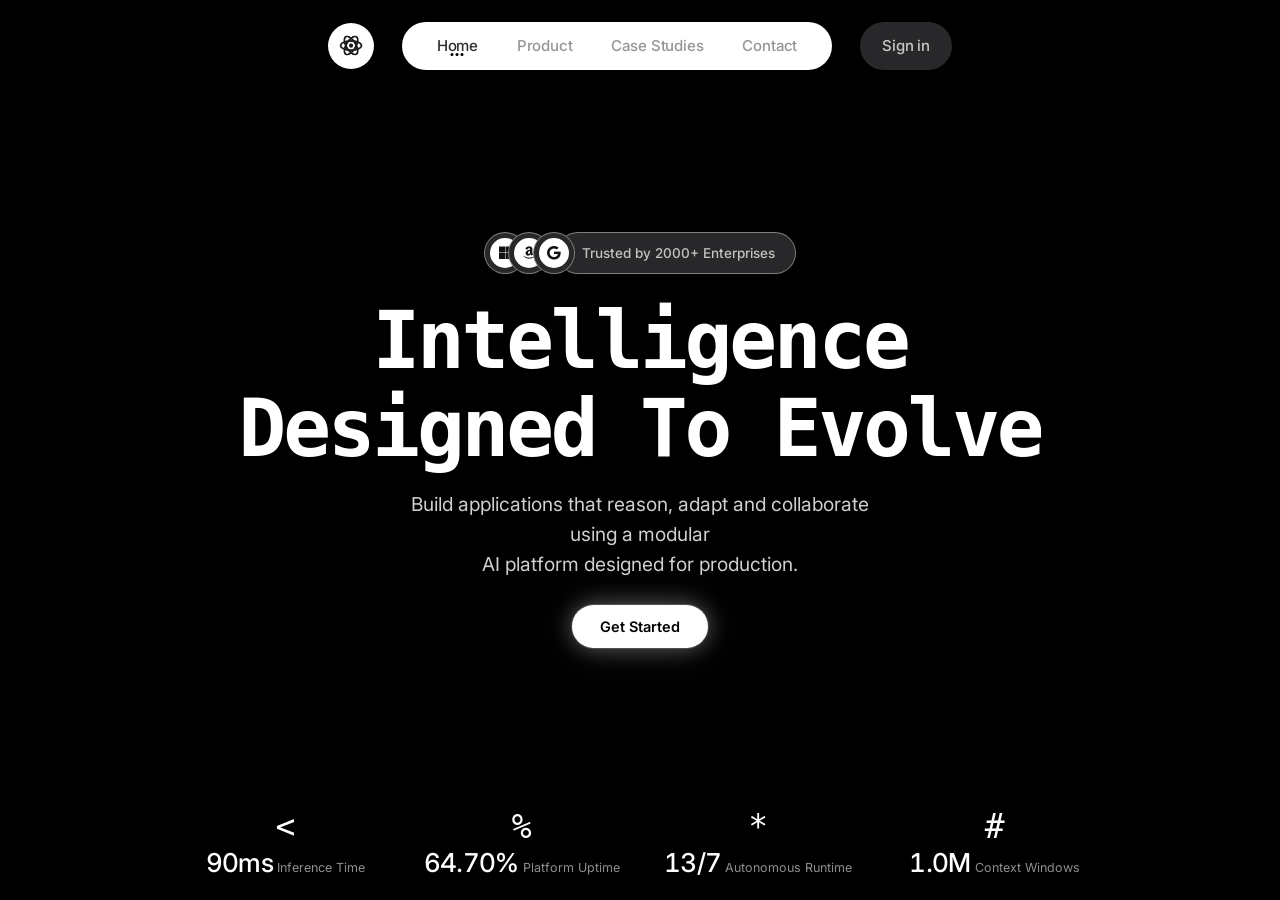
==== web/index.html @ 84938846 "feat: complete EEG cognitive load classification system with fuzzy FIS, RF baseline, Streamlit dashb" ====
<!DOCTYPE html>
<html lang="en">
  <head>
    <meta charset="UTF-8" />
    <meta
      name="viewport"
      content="width=device-width, initial-scale=1.0, maximum-scale=1.0, user-scalable=no"
    />
    <title>Intelligence Designed To Evolve</title>

    <!-- Google Fonts: Inter -->
    <link rel="preconnect" href="https://fonts.googleapis.com" />
    <link rel="preconnect" href="https://fonts.gstatic.com" crossorigin />
    <link
      href="https://fonts.googleapis.com/css2?family=Inter:wght@400;500;600&display=swap"
      rel="stylesheet"
    />

    <!-- OnlineWebFonts: BubbledotICG-FinePos -->
    <link
      href="https://db.onlinewebfonts.com/c/8cb707a9b8a73f8a7403336b861c3074?family=BubbledotICG-FinePos"
      rel="stylesheet"
    />

    <!-- Font Awesome 6.5.2 -->
    <link
      rel="stylesheet"
      href="https://cdnjs.cloudflare.com/ajax/libs/font-awesome/6.5.2/css/all.min.css"
      integrity="sha512-SnH5WK+bZxgPHs44uWIX+LLJAJ9/2PkPKZ5QiAj6Ta86w+fsb2TkcmfRyVX3pBnMFcV7oQPJkl9QevSCWr3W6A=="
      crossorigin="anonymous"
      referrerpolicy="no-referrer"
    />

    <!-- Stylesheet -->
    <link rel="stylesheet" href="styles.css" />
  </head>
  <body>
    <!-- Full-viewport cover background video -->
    <div class="bg" aria-hidden="true">
      <video class="bg-video" autoplay muted loop playsinline preload="auto">
        <source
          src="https://d8j0ntlcm91z4.cloudfront.net/user_38xzZboKViGWJOttwIXH07lWA1P/hf_20260809_012548_ef22562c-c0ae-4816-ad9d-f8922af4e6a7.mp4"
          type="video/mp4"
        />
      </video>
    </div>

    <!-- Main Page Container (Single Viewport) -->
    <div class="page">
      <!-- 1) Header -->
      <header class="header">
        <!-- Brand Logo -->
        <a href="#" class="logo-btn" aria-label="Homepage">
          <img
            src="assets/logo.webp"
            alt=""
            width="52"
            height="52"
            class="logo-img"
          />
        </a>

        <!-- Desktop Navigation Pill -->
        <nav class="nav-pill desktop-nav" aria-label="Main Navigation">
          <a href="http://localhost:8501" class="nav-link active">Home</a>
          <a href="http://localhost:8501" class="nav-link">Product</a>
          <a href="http://localhost:8501" class="nav-link">Case Studies</a>
          <a href="http://localhost:8501" class="nav-link">Contact</a>
        </nav>

        <!-- Desktop Sign In Button -->
        <a href="http://localhost:8501" class="signin-btn desktop-signin">Sign in</a>

        <!-- Mobile Menu Toggle Button -->
        <button
          type="button"
          class="menu-btn mobile-only"
          aria-label="Toggle navigation menu"
          aria-expanded="false"
          aria-controls="mobile-menu"
        >
          <span class="bar bar-1"></span>
          <span class="bar bar-2"></span>
          <span class="bar bar-3"></span>
        </button>
      </header>

      <!-- Mobile Navigation Sheet & Backdrop Overlay -->
      <div id="mobile-overlay" class="mobile-overlay" hidden></div>
      <nav
        id="mobile-menu"
        class="mobile-sheet"
        hidden
        aria-label="Mobile Navigation Menu"
      >
        <a href="http://localhost:8501" class="mobile-nav-link active">Home</a>
        <a href="http://localhost:8501" class="mobile-nav-link">Product</a>
        <a href="http://localhost:8501" class="mobile-nav-link">Case Studies</a>
        <a href="http://localhost:8501" class="mobile-nav-link">Contact</a>
        <a href="http://localhost:8501" class="mobile-signin-btn">Sign in</a>
      </nav>

      <!-- 2) Hero Section -->
      <main class="hero">
        <!-- Trust Row -->
        <div class="trust-row anim" style="--d: 0.05s">
          <div class="avatar-ring avatar-1" title="Microsoft">
            <div class="avatar-inner">
              <i class="fa-brands fa-microsoft" aria-hidden="true"></i>
            </div>
          </div>
          <div class="avatar-ring avatar-2" title="Amazon">
            <div class="avatar-inner">
              <i class="fa-brands fa-amazon" aria-hidden="true"></i>
            </div>
          </div>
          <div class="avatar-ring avatar-3" title="Google">
            <div class="avatar-inner">
              <i class="fa-brands fa-google" aria-hidden="true"></i>
            </div>
          </div>
          <div class="trust-pill">
            <span class="trust-text">Trusted by 2000+ Enterprises</span>
          </div>
        </div>

        <!-- Headline -->
        <h1 class="headline anim">
          <span class="line line-1">Intelligence</span>
          <span class="line line-2">Designed To Evolve</span>
        </h1>

        <!-- Subhead -->
        <p class="subhead anim" style="--d: 0.28s">
          Build applications that reason, adapt and collaborate using a modular<br class="desktop-br" />
          AI platform designed for production.
        </p>

        <!-- CTA Button -->
        <div class="cta-wrap">
          <a href="http://localhost:8501" class="cta-btn anim" style="--d: 0.4s">
            Get Started
          </a>
        </div>
      </main>

      <!-- 3) Stats Footer -->
      <footer class="stats" aria-label="Platform Key Metrics">
        <div class="stat-item anim" style="--d: 0.5s">
          <span class="stat-icon" aria-hidden="true">&lt;</span>
          <div class="stat-content">
            <div class="stat-value-wrap">
              <span class="stat-value" data-target="120" data-decimals="0">0</span><span class="stat-suffix">ms</span>
            </div>
            <span class="stat-label">Inference Time</span>
          </div>
        </div>

        <div class="stat-item anim" style="--d: 0.58s">
          <span class="stat-icon" aria-hidden="true">%</span>
          <div class="stat-content">
            <div class="stat-value-wrap">
              <span class="stat-value" data-target="99.99" data-decimals="2">0.00</span><span class="stat-suffix">%</span>
            </div>
            <span class="stat-label">Platform Uptime</span>
          </div>
        </div>

        <div class="stat-item anim" style="--d: 0.66s">
          <span class="stat-icon" aria-hidden="true">*</span>
          <div class="stat-content">
            <div class="stat-value-wrap">
              <span class="stat-value" data-target="24" data-decimals="0">0</span><span class="stat-suffix">/7</span>
            </div>
            <span class="stat-label">Autonomous Runtime</span>
          </div>
        </div>

        <div class="stat-item anim" style="--d: 0.74s">
          <span class="stat-icon" aria-hidden="true">#</span>
          <div class="stat-content">
            <div class="stat-value-wrap">
              <span class="stat-value" data-target="2.4" data-decimals="1">0.0</span><span class="stat-suffix">M</span>
            </div>
            <span class="stat-label">Context Windows</span>
          </div>
        </div>
      </footer>
    </div>

    <!-- Main JS -->
    <script src="main.js"></script>
  </body>
</html>
---- web/styles.css ----
/* ==========================================================================
   Intelligence Designed To Evolve — Stylesheet
   ========================================================================== */

/* Local Geist Pixel Circle Fallback Font */
@font-face {
  font-family: "Geist Pixel Circle";
  src: url("fonts/GeistPixel-Circle.woff2") format("woff2");
  font-weight: 400;
  font-style: normal;
  font-display: swap;
}

/* --------------------------------------------------------------------------
   CSS Variables
   -------------------------------------------------------------------------- */
:root {
  --bg: #000000;
  --text: #ffffff;
  --muted: #8e8e8e;
  --nav-text: #2e2e2e;
  --pill-dark: #28282a;
  --sign-in-text: #c8c8c8;
  --nav-shadow: 0 4px 14px rgba(0, 0, 0, 0.16);
  --trust-bg: #28282a;
  --trust-border: rgba(255, 255, 255, 0.4);
  --trust-text: #c4c2c3;
  --font-sans: "Inter", "Segoe UI", system-ui, sans-serif;
  --font-display: "BubbledotICG-FinePos", "Geist Pixel Circle", monospace;
  --trust-size: clamp(36px, 4.5vw, 42px);
}

/* --------------------------------------------------------------------------
   Reset & Base Styles
   -------------------------------------------------------------------------- */
*,
*::before,
*::after {
  box-sizing: border-box;
  margin: 0;
  padding: 0;
}

html,
body {
  width: 100%;
  height: 100vh;
  height: 100dvh;
  overflow: hidden;
  background: var(--bg);
  color: var(--text);
  font-family: var(--font-sans);
  -webkit-font-smoothing: antialiased;
  -moz-osx-font-smoothing: grayscale;
  text-rendering: optimizeLegibility;
}

body.menu-open {
  overflow: hidden;
}

a {
  color: inherit;
  text-decoration: none;
}

button {
  font-family: inherit;
  border: none;
  background: none;
  cursor: pointer;
}

/* --------------------------------------------------------------------------
   Background Video
   -------------------------------------------------------------------------- */
.bg {
  position: absolute;
  inset: 0;
  background: #000000;
  overflow: hidden;
  z-index: 0;
}

.bg-video {
  position: absolute;
  inset: 0;
  width: 100%;
  height: 100%;
  object-fit: cover;
  pointer-events: none;
  z-index: 0;
}

/* --------------------------------------------------------------------------
   Page Layout (Single Viewport, 3 Regions)
   -------------------------------------------------------------------------- */
.page {
  position: relative;
  z-index: 1;
  display: flex;
  flex-direction: column;
  align-items: center;
  justify-content: space-between;
  width: 100%;
  height: 100vh;
  height: 100dvh;
  padding: clamp(16px, 2.4vh, 28px) clamp(14px, 3vw, 32px);
  overflow: hidden;
}

/* --------------------------------------------------------------------------
   1) Header (Desktop)
   -------------------------------------------------------------------------- */
.header {
  display: flex;
  align-items: center;
  justify-content: center;
  width: 100%;
  max-width: 720px;
  gap: clamp(18px, 2.8vw, 28px);
  flex-shrink: 0;
  animation: slideDown 0.7s cubic-bezier(0.22, 1, 0.36, 1) both;
  z-index: 10;
}

@keyframes slideDown {
  from {
    opacity: 0;
    transform: translateY(-18px);
  }
  to {
    opacity: 1;
    transform: translateY(0);
  }
}

/* Logo */
.logo-btn {
  width: clamp(40px, 4.4vw, 46px);
  height: clamp(40px, 4.4vw, 46px);
  border-radius: 50%;
  background: #ffffff;
  box-shadow: var(--nav-shadow);
  display: grid;
  place-items: center;
  flex-shrink: 0;
  cursor: pointer;
  transition: transform 0.25s ease;
}

.logo-btn:hover {
  transform: scale(1.04);
}

.logo-img {
  width: 72%;
  height: 72%;
  object-fit: contain;
  display: block;
}

/* Nav Pill (White) */
.nav-pill {
  display: flex;
  align-items: center;
  justify-content: space-evenly;
  background: #ffffff;
  height: clamp(44px, 5.2vw, 48px);
  max-width: 430px;
  flex: 1;
  padding: 4px 8px;
  border-radius: 999px;
  box-shadow: var(--nav-shadow);
}

.nav-link {
  position: relative;
  font-family: var(--font-sans);
  font-weight: 500;
  font-size: clamp(13px, 1.4vw, 15px);
  letter-spacing: -0.01em;
  color: var(--nav-text);
  opacity: 0.5;
  padding: 6px 12px;
  transition: opacity 0.2s ease, transform 0.2s ease;
  display: inline-flex;
  align-items: center;
  justify-content: center;
}

.nav-link:hover {
  opacity: 0.75;
}

.nav-link.active {
  opacity: 1;
}

.nav-link.active::after {
  content: "";
  position: absolute;
  bottom: 5px;
  left: 50%;
  transform: translateX(-50%);
  width: 3px;
  height: 3px;
  background: #000000;
  border-radius: 50%;
  box-shadow: -5px 0 0 #000000, 5px 0 0 #000000;
}

/* Sign In */
.signin-btn {
  display: inline-flex;
  align-items: center;
  justify-content: center;
  background: var(--pill-dark);
  color: var(--sign-in-text);
  height: clamp(44px, 5.2vw, 48px);
  padding: 0 clamp(16px, 2vw, 22px);
  border-radius: 999px;
  box-shadow: var(--nav-shadow);
  font-weight: 500;
  font-size: clamp(13px, 1.4vw, 15px);
  letter-spacing: -0.01em;
  flex-shrink: 0;
  transition: background-color 0.25s ease, color 0.25s ease, transform 0.25s ease;
}

.signin-btn:hover {
  background: #323234;
  color: #ffffff;
  transform: translateY(-1px);
}

.mobile-only {
  display: none;
}

/* --------------------------------------------------------------------------
   2) Hero (Center)
   -------------------------------------------------------------------------- */
.hero {
  display: flex;
  flex-direction: column;
  align-items: center;
  justify-content: center;
  text-align: center;
  width: 100%;
  max-width: 900px;
  flex: 1;
  z-index: 1;
}

/* Trust Row */
.trust-row {
  display: inline-flex;
  align-items: center;
  justify-content: center;
  margin-bottom: clamp(16px, 2.5vh, 26px);
}

.avatar-ring {
  width: var(--trust-size);
  height: var(--trust-size);
  background: var(--trust-bg);
  border: 1px solid var(--trust-border);
  padding: 5px;
  border-radius: 50%;
  display: grid;
  place-items: center;
  flex-shrink: 0;
  transition: transform 0.35s cubic-bezier(0.22, 1, 0.36, 1);
}

.avatar-inner {
  width: 100%;
  height: 100%;
  border-radius: 50%;
  background: #ffffff;
  display: grid;
  place-items: center;
}

.avatar-inner i {
  font-size: calc(var(--trust-size) * 0.34);
  color: #111111;
}

.avatar-1 {
  z-index: 1;
}
.avatar-1:hover {
  transform: translateY(-2px);
}

.avatar-2 {
  margin-left: calc(var(--trust-size) * -0.42);
  z-index: 2;
}
.avatar-2:hover {
  transform: translateY(-4px);
}

.avatar-3 {
  margin-left: calc(var(--trust-size) * -0.42);
  z-index: 3;
}
.avatar-3:hover {
  transform: translateY(-2px);
}

.trust-pill {
  height: var(--trust-size);
  background: var(--trust-bg);
  border: 1px solid var(--trust-border);
  border-radius: 999px;
  margin-left: calc(var(--trust-size) * -0.42);
  padding-left: calc(var(--trust-size) * 0.58);
  padding-right: clamp(14px, 2vw, 20px);
  display: inline-flex;
  align-items: center;
  z-index: 0;
}

.trust-text {
  font-family: var(--font-sans);
  font-weight: 500;
  color: var(--trust-text);
  font-size: clamp(12px, 1.4vw, 13.5px);
  white-space: nowrap;
}

/* Headline */
.headline {
  font-family: var(--font-display);
  color: #ffffff;
  font-size: clamp(28px, 6.2vw, 80px);
  line-height: 1.12;
  letter-spacing: -0.04em;
  text-align: center;
  white-space: nowrap;
  overflow: hidden;
  margin-bottom: clamp(12px, 1.8vh, 18px);
}

/* Per-line fade */
.headline .line {
  display: block;
  opacity: 0;
  transform: translateY(14px);
  animation: headlineFade 0.85s cubic-bezier(0.22, 1, 0.36, 1) forwards;
}

.headline .line-1 {
  animation-delay: 0.12s;
}

.headline .line-2 {
  animation-delay: 0.3s;
}

@keyframes headlineFade {
  from {
    opacity: 0;
    transform: translateY(14px);
  }
  to {
    opacity: 1;
    transform: translateY(0);
  }
}

/* Subhead */
.subhead {
  max-width: min(500px, 92%);
  font-size: clamp(calc(13.5px + 2pt), calc(1.55vw + 2pt), calc(16.5px + 2pt));
  color: #d0d0d0;
  opacity: 0.8;
  line-height: 1.55;
  font-weight: 400;
  margin-bottom: clamp(18px, 2.8vh, 30px);
}

/* CTA */
.cta-wrap {
  display: flex;
  justify-content: center;
}

.cta-btn {
  display: inline-flex;
  align-items: center;
  justify-content: center;
  background: #ffffff;
  color: #000000;
  font-family: var(--font-sans);
  font-weight: 600;
  font-size: clamp(13.5px, 1.5vw, 14.5px);
  padding: clamp(11px, 1.6vh, 13px) clamp(22px, 3vw, 28px);
  border-radius: 999px;
  box-shadow: 0 0 0 1px rgba(255, 255, 255, 0.15),
              0 0 22px rgba(255, 255, 255, 0.32),
              0 0 44px rgba(255, 255, 255, 0.12);
  cursor: pointer;
  transition: transform 0.25s ease, box-shadow 0.25s ease;
}

.cta-btn:hover {
  transform: translateY(-2px) scale(1.02);
  box-shadow: 0 0 0 1px rgba(255, 255, 255, 0.25),
              0 0 28px rgba(255, 255, 255, 0.45),
              0 0 54px rgba(255, 255, 255, 0.2);
}

.cta-btn.anim {
  animation: revealPulse 0.85s cubic-bezier(0.22, 1, 0.36, 1) forwards;
  animation-delay: var(--d, 0.4s);
}

@keyframes revealPulse {
  0% {
    opacity: 0;
    transform: translateY(22px) scale(0.95);
    filter: blur(6px);
  }
  70% {
    transform: translateY(-2px) scale(1.03);
    filter: blur(0);
  }
  100% {
    opacity: 1;
    transform: translateY(0) scale(1);
    filter: blur(0);
  }
}

/* --------------------------------------------------------------------------
   3) Stats Footer (Exact 4 Metrics)
   -------------------------------------------------------------------------- */
.stats {
  display: grid;
  grid-template-columns: repeat(4, 1fr);
  width: 100%;
  max-width: 920px;
  gap: clamp(12px, 2vw, 28px);
  flex-shrink: 0;
  z-index: 1;
}

.stat-item {
  display: flex;
  flex-direction: column;
  align-items: center;
  text-align: center;
}

.stat-icon {
  font-family: var(--font-display);
  color: #ffffff;
  font-size: clamp(22px, 3vw, 33px);
  line-height: 1;
  margin-bottom: 4px;
}

.stat-value-wrap {
  font-family: var(--font-sans);
  color: #ffffff;
  font-size: clamp(18px, 2.2vw, 26px);
  font-weight: 500;
  letter-spacing: -0.025em;
  font-variant-numeric: tabular-nums;
  display: inline-flex;
  align-items: baseline;
  justify-content: center;
  line-height: 1.2;
}

.stat-suffix {
  font-family: var(--font-sans);
  font-weight: 500;
}

.stat-label {
  font-family: var(--font-sans);
  font-size: clamp(11px, 1.2vw, 12.5px);
  color: var(--muted);
  margin-top: 2px;
  white-space: nowrap;
}

/* --------------------------------------------------------------------------
   Shared Entrance Animation (.anim)
   -------------------------------------------------------------------------- */
.anim:not(.headline):not(.cta-btn) {
  opacity: 0;
  transform: translateY(22px) scale(0.98);
  filter: blur(6px);
  animation: reveal 0.85s cubic-bezier(0.22, 1, 0.36, 1) forwards;
  animation-delay: var(--d, 0s);
}

@keyframes reveal {
  to {
    opacity: 1;
    transform: translateY(0) scale(1);
    filter: blur(0);
  }
}

/* --------------------------------------------------------------------------
   Responsive Media Queries
   -------------------------------------------------------------------------- */

/* Hidden attribute enforcement */
[hidden],
.mobile-overlay[hidden],
.mobile-sheet[hidden] {
  display: none !important;
}

/* Tablet & Mobile (≤720px) */
@media (max-width: 720px) {
  .desktop-nav,
  .desktop-signin,
  .desktop-br {
    display: none;
  }

  .mobile-only {
    display: flex;
  }

  .header {
    justify-content: space-between;
    max-width: 100%;
  }

  .logo-btn {
    width: 48px;
    height: 48px;
  }

  /* Circular Burger Button */
  .menu-btn {
    width: 48px;
    height: 48px;
    border-radius: 50%;
    background: #28282a;
    border: 1px solid rgba(255, 255, 255, 0.15);
    display: flex;
    flex-direction: column;
    align-items: center;
    justify-content: center;
    gap: 5px;
    cursor: pointer;
    transition: background-color 0.25s ease, transform 0.25s ease;
    box-shadow: var(--nav-shadow);
    z-index: 110;
  }

  .menu-btn .bar {
    width: 18px;
    height: 1.5px;
    background: #ffffff;
    border-radius: 1px;
    transition: all 0.3s cubic-bezier(0.22, 1, 0.36, 1);
  }

  .menu-btn[aria-expanded="true"] {
    background: #ffffff;
  }

  .menu-btn[aria-expanded="true"] .bar {
    background: #000000;
  }

  .menu-btn[aria-expanded="true"] .bar-1 {
    transform: translateY(6.5px) rotate(45deg);
  }

  .menu-btn[aria-expanded="true"] .bar-2 {
    opacity: 0;
    transform: scaleX(0);
  }

  .menu-btn[aria-expanded="true"] .bar-3 {
    transform: translateY(-6.5px) rotate(-45deg);
  }

  /* Mobile Overlay */
  .mobile-overlay {
    display: block;
    position: fixed;
    inset: 0;
    background: rgba(0, 0, 0, 0.62);
    backdrop-filter: blur(6px);
    -webkit-backdrop-filter: blur(6px);
    z-index: 90;
    animation: overlayIn 0.28s ease forwards;
  }

  .mobile-overlay[hidden] {
    display: none !important;
  }

  @keyframes overlayIn {
    from {
      opacity: 0;
    }
    to {
      opacity: 1;
    }
  }

  /* Mobile White Sheet */
  .mobile-sheet {
    display: flex;
    position: fixed;
    top: clamp(76px, 11vh, 92px);
    left: 16px;
    right: 16px;
    margin: 0 auto;
    max-width: 420px;
    background: #ffffff;
    border-radius: 28px;
    padding: 22px 18px 20px;
    box-shadow: 0 20px 60px rgba(0, 0, 0, 0.45);
    z-index: 100;
    flex-direction: column;
    align-items: center;
    gap: 14px;
    animation: menuIn 0.38s cubic-bezier(0.22, 1, 0.36, 1) forwards;
  }

  .mobile-sheet[hidden] {
    display: none !important;
  }

  @keyframes menuIn {
    from {
      opacity: 0;
      transform: translateY(-16px) scale(0.96);
    }
    to {
      opacity: 1;
      transform: translateY(0) scale(1);
    }
  }

  .mobile-nav-link {
    font-family: var(--font-sans);
    font-weight: 500;
    font-size: 16px;
    color: var(--nav-text);
    opacity: 0.6;
    padding: 8px 16px;
    position: relative;
    width: 100%;
    text-align: center;
    border-radius: 12px;
    transition: opacity 0.2s ease, background 0.2s ease;
    opacity: 0;
    transform: translateY(10px);
    animation: linkIn 0.35s cubic-bezier(0.22, 1, 0.36, 1) forwards;
  }

  .mobile-sheet a:nth-child(1) {
    animation-delay: 0.08s;
  }
  .mobile-sheet a:nth-child(2) {
    animation-delay: 0.14s;
  }
  .mobile-sheet a:nth-child(3) {
    animation-delay: 0.2s;
  }
  .mobile-sheet a:nth-child(4) {
    animation-delay: 0.26s;
  }
  .mobile-sheet a:nth-child(5) {
    animation-delay: 0.32s;
  }

  @keyframes linkIn {
    to {
      opacity: 1;
      transform: translateY(0);
    }
  }

  .mobile-nav-link:hover,
  .mobile-nav-link.active {
    opacity: 1;
  }

  .mobile-nav-link.active::after {
    content: "";
    position: absolute;
    bottom: 2px;
    left: 50%;
    transform: translateX(-50%);
    width: 3px;
    height: 3px;
    background: #000000;
    border-radius: 50%;
    box-shadow: -5px 0 0 #000000, 5px 0 0 #000000;
  }

  .mobile-signin-btn {
    background: #28282a;
    color: #ffffff;
    width: 100%;
    text-align: center;
    border-radius: 999px;
    padding: 13px;
    font-weight: 500;
    font-size: 15px;
    margin-top: 4px;
    transition: background 0.2s ease;
    opacity: 0;
    transform: translateY(10px);
    animation: linkIn 0.35s cubic-bezier(0.22, 1, 0.36, 1) forwards;
    animation-delay: 0.32s;
  }

  .mobile-signin-btn:hover {
    background: #323234;
  }

  /* Headline & Stats on Mobile */
  .headline {
    font-size: clamp(32px, 8.5vw, 48px);
    letter-spacing: -0.08em;
    line-height: 1.05;
  }

  .stats {
    grid-template-columns: repeat(2, 1fr);
    row-gap: 20px;
    column-gap: 16px;
  }
}

/* Small Mobile (≤420px) */
@media (max-width: 420px) {
  :root {
    --trust-size: 34px;
  }

  .trust-text {
    font-size: 12px;
  }

  .headline {
    font-size: clamp(26px, 8.2vw, 36px);
    letter-spacing: -0.09em;
    line-height: 1.04;
  }
}

/* Short Screens (≤700px height) */
@media (max-height: 700px) {
  .page {
    padding: clamp(10px, 1.8vh, 16px) clamp(14px, 3vw, 24px);
  }

  .trust-row {
    margin-bottom: clamp(10px, 1.8vh, 16px);
  }

  .headline {
    margin-bottom: clamp(8px, 1.2vh, 12px);
  }

  .subhead {
    margin-bottom: clamp(12px, 2vh, 18px);
  }
}

/* --------------------------------------------------------------------------
   Reduced Motion Accessibility
   -------------------------------------------------------------------------- */
@media (prefers-reduced-motion: reduce) {
  *,
  *::before,
  *::after {
    animation-duration: 0.01ms !important;
    animation-iteration-count: 1 !important;
    transition-duration: 0.01ms !important;
    animation-delay: 0ms !important;
  }

  .anim,
  .line,
  .cta-btn.anim,
  .mobile-nav-link,
  .mobile-signin-btn {
    opacity: 1 !important;
    transform: none !important;
    filter: none !important;
  }
}
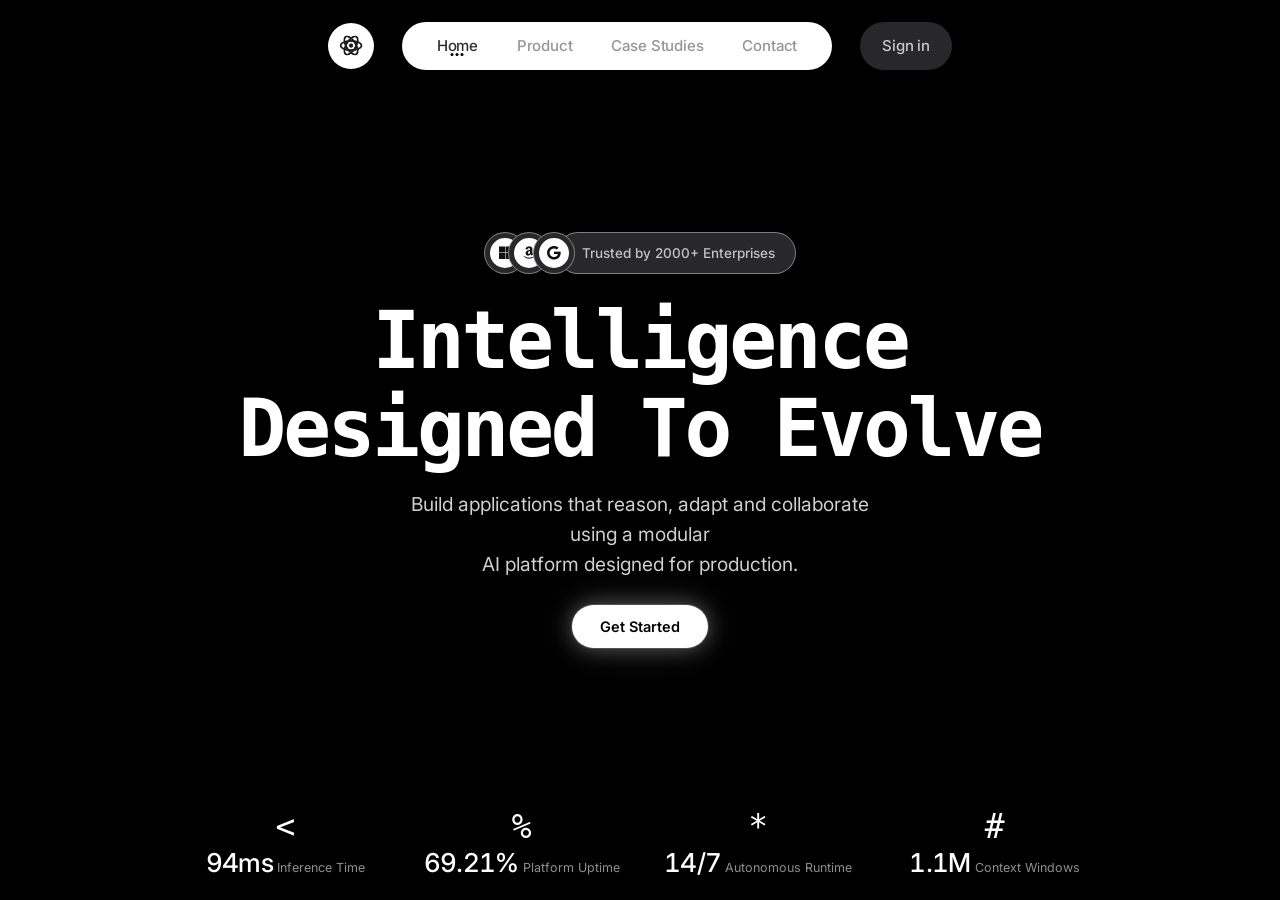
==== commit ba7ee0cf: "feat: integrate interactive fuzzy inference modal and cohesive brand navbar between landing page and" ====
--- a/web/index.html
+++ b/web/index.html
@@ -144,7 +144,7 @@
         </div>
       </main>
 
-      <!-- 3) Stats Footer -->
+    <!-- 3) Stats Footer -->
       <footer class="stats" aria-label="Platform Key Metrics">
         <div class="stat-item anim" style="--d: 0.5s">
           <span class="stat-icon" aria-hidden="true">&lt;</span>
@@ -186,6 +186,87 @@
           </div>
         </div>
       </footer>
+    </div>
+
+    <!-- Interactive Live Inference Modal -->
+    <div id="inference-modal" class="inference-modal" hidden>
+      <div class="modal-backdrop" id="modal-backdrop"></div>
+      <div class="modal-card">
+        <div class="modal-header">
+          <div class="modal-title-group">
+            <span class="badge-dot-matrix">LIVE INFERENCE</span>
+            <h2>Fuzzy Cognitive Load Simulator</h2>
+          </div>
+          <button type="button" class="modal-close-btn" id="modal-close-btn" aria-label="Close modal">&times;</button>
+        </div>
+
+        <div class="modal-body">
+          <div class="presets-row">
+            <span class="presets-label">Workload Presets:</span>
+            <button type="button" class="preset-btn" data-alpha="0.45" data-tar="0.70" data-bar="0.80" data-ent="0.75">Relaxed (LOW)</button>
+            <button type="button" class="preset-btn active" data-alpha="0.28" data-tar="1.40" data-bar="1.30" data-ent="1.15">Task Active (MOD)</button>
+            <button type="button" class="preset-btn" data-alpha="0.10" data-tar="2.60" data-bar="2.30" data-ent="1.70">High Stress (HIGH)</button>
+          </div>
+
+          <div class="sliders-grid">
+            <div class="slider-group">
+              <div class="slider-label-row">
+                <label for="slider-alpha">Alpha Relative Power</label>
+                <span class="slider-val" id="val-alpha">0.28</span>
+              </div>
+              <input type="range" id="slider-alpha" min="0.05" max="0.60" step="0.01" value="0.28" />
+            </div>
+
+            <div class="slider-group">
+              <div class="slider-label-row">
+                <label for="slider-tar">Theta / Alpha Ratio (TAR)</label>
+                <span class="slider-val" id="val-tar">1.40</span>
+              </div>
+              <input type="range" id="slider-tar" min="0.20" max="3.50" step="0.05" value="1.40" />
+            </div>
+
+            <div class="slider-group">
+              <div class="slider-label-row">
+                <label for="slider-bar">Beta / Alpha Ratio (BAR)</label>
+                <span class="slider-val" id="val-bar">1.30</span>
+              </div>
+              <input type="range" id="slider-bar" min="0.20" max="3.50" step="0.05" value="1.30" />
+            </div>
+
+            <div class="slider-group">
+              <div class="slider-label-row">
+                <label for="slider-ent">Spectral Entropy</label>
+                <span class="slider-val" id="val-ent">1.15</span>
+              </div>
+              <input type="range" id="slider-ent" min="0.40" max="2.20" step="0.02" value="1.15" />
+            </div>
+          </div>
+
+          <!-- Real-Time Fuzzy Inference Output Card -->
+          <div class="prediction-output-card" id="pred-card">
+            <div class="pred-header-row">
+              <div>
+                <div class="pred-sub">Classified Cognitive Load</div>
+                <div class="pred-class" id="pred-class-text">MODERATE</div>
+              </div>
+              <div class="pred-metric-pill">
+                <span id="pred-score-text">Score: 51.4 / 100</span>
+                <span class="pred-conf" id="pred-conf-text">Confidence: 88.5%</span>
+              </div>
+            </div>
+            <div class="pred-rule-box">
+              <i class="fa-solid fa-code-fork"></i>
+              <span id="pred-rule-text">Fired Rule: IF Alpha is Medium AND Theta/Alpha is Medium THEN Workload is MODERATE</span>
+            </div>
+          </div>
+        </div>
+
+        <div class="modal-footer">
+          <a href="http://localhost:8501" class="full-dashboard-btn" target="_blank">
+            Open Full 6-Page Research Dashboard ↗
+          </a>
+        </div>
+      </div>
     </div>
 
     <!-- Main JS -->
--- a/web/styles.css
+++ b/web/styles.css
@@ -779,6 +779,254 @@
 }
 
 /* --------------------------------------------------------------------------
+   Interactive Inference Modal
+   -------------------------------------------------------------------------- */
+.inference-modal {
+  position: fixed;
+  inset: 0;
+  z-index: 200;
+  display: flex;
+  align-items: center;
+  justify-content: center;
+  padding: 16px;
+}
+
+.inference-modal[hidden] {
+  display: none !important;
+}
+
+.modal-backdrop {
+  position: absolute;
+  inset: 0;
+  background: rgba(0, 0, 0, 0.75);
+  backdrop-filter: blur(8px);
+  -webkit-backdrop-filter: blur(8px);
+}
+
+.modal-card {
+  position: relative;
+  width: 100%;
+  max-width: 580px;
+  background: #141416;
+  border: 1px solid rgba(255, 255, 255, 0.15);
+  border-radius: 24px;
+  padding: 24px;
+  box-shadow: 0 24px 70px rgba(0, 0, 0, 0.6);
+  z-index: 201;
+  animation: modalIn 0.32s cubic-bezier(0.22, 1, 0.36, 1) forwards;
+}
+
+@keyframes modalIn {
+  from {
+    opacity: 0;
+    transform: translateY(20px) scale(0.96);
+  }
+  to {
+    opacity: 1;
+    transform: translateY(0) scale(1);
+  }
+}
+
+.modal-header {
+  display: flex;
+  align-items: flex-start;
+  justify-content: space-between;
+  margin-bottom: 20px;
+}
+
+.badge-dot-matrix {
+  font-family: var(--font-display);
+  font-size: 13px;
+  color: #7ecef4;
+  letter-spacing: 0.05em;
+  display: block;
+  margin-bottom: 4px;
+}
+
+.modal-title-group h2 {
+  font-family: var(--font-sans);
+  font-size: 1.25rem;
+  font-weight: 600;
+  color: #ffffff;
+}
+
+.modal-close-btn {
+  font-size: 28px;
+  color: #8e8e8e;
+  line-height: 1;
+  padding: 4px;
+  transition: color 0.2s ease;
+}
+
+.modal-close-btn:hover {
+  color: #ffffff;
+}
+
+.presets-row {
+  display: flex;
+  align-items: center;
+  gap: 8px;
+  flex-wrap: wrap;
+  margin-bottom: 18px;
+}
+
+.presets-label {
+  font-size: 12px;
+  color: #8e8e8e;
+  font-weight: 500;
+}
+
+.preset-btn {
+  background: #202022;
+  border: 1px solid rgba(255, 255, 255, 0.1);
+  color: #c4c2c3;
+  padding: 5px 12px;
+  border-radius: 999px;
+  font-size: 12px;
+  font-weight: 500;
+  transition: all 0.2s ease;
+}
+
+.preset-btn:hover,
+.preset-btn.active {
+  background: #ffffff;
+  color: #000000;
+  border-color: #ffffff;
+}
+
+.sliders-grid {
+  display: grid;
+  grid-template-columns: 1fr 1fr;
+  gap: 14px 18px;
+  margin-bottom: 20px;
+}
+
+@media (max-width: 520px) {
+  .sliders-grid {
+    grid-template-columns: 1fr;
+  }
+}
+
+.slider-group {
+  display: flex;
+  flex-direction: column;
+  gap: 6px;
+}
+
+.slider-label-row {
+  display: flex;
+  justify-content: space-between;
+  align-items: center;
+  font-size: 12px;
+  color: #c4c2c3;
+}
+
+.slider-val {
+  font-family: var(--font-sans);
+  font-weight: 600;
+  color: #ffffff;
+}
+
+input[type="range"] {
+  accent-color: #ffffff;
+  width: 100%;
+  cursor: pointer;
+}
+
+.prediction-output-card {
+  background: #1c1c1f;
+  border: 1px solid rgba(255, 255, 255, 0.12);
+  border-radius: 16px;
+  padding: 16px 18px;
+  margin-bottom: 20px;
+  transition: border-color 0.3s ease;
+}
+
+.prediction-output-card.class-LOW {
+  border-color: #2E86AB;
+}
+.prediction-output-card.class-MODERATE {
+  border-color: #F6AE2D;
+}
+.prediction-output-card.class-HIGH {
+  border-color: #E84855;
+}
+
+.pred-header-row {
+  display: flex;
+  justify-content: space-between;
+  align-items: center;
+  margin-bottom: 12px;
+}
+
+.pred-sub {
+  font-size: 11px;
+  color: #8e8e8e;
+  text-transform: uppercase;
+  letter-spacing: 0.05em;
+}
+
+.pred-class {
+  font-family: var(--font-sans);
+  font-size: 1.5rem;
+  font-weight: 700;
+  letter-spacing: -0.01em;
+}
+
+.class-LOW .pred-class { color: #7ecef4; }
+.class-MODERATE .pred-class { color: #f6d86d; }
+.class-HIGH .pred-class { color: #f47a80; }
+
+.pred-metric-pill {
+  display: flex;
+  flex-direction: column;
+  align-items: flex-end;
+  font-size: 12px;
+  color: #c4c2c3;
+}
+
+.pred-conf {
+  color: #8e8e8e;
+  font-size: 11px;
+}
+
+.pred-rule-box {
+  background: rgba(0, 0, 0, 0.35);
+  border-radius: 8px;
+  padding: 8px 12px;
+  font-size: 12px;
+  color: #d0d0d0;
+  display: flex;
+  align-items: center;
+  gap: 8px;
+}
+
+.modal-footer {
+  display: flex;
+  justify-content: center;
+}
+
+.full-dashboard-btn {
+  display: inline-flex;
+  align-items: center;
+  justify-content: center;
+  width: 100%;
+  background: #ffffff;
+  color: #000000;
+  font-weight: 600;
+  font-size: 14px;
+  padding: 12px 20px;
+  border-radius: 999px;
+  box-shadow: 0 0 20px rgba(255, 255, 255, 0.2);
+  transition: transform 0.2s ease, box-shadow 0.2s ease;
+}
+
+.full-dashboard-btn:hover {
+  transform: translateY(-1px);
+  box-shadow: 0 0 28px rgba(255, 255, 255, 0.35);
+}
+
+/* --------------------------------------------------------------------------
    Reduced Motion Accessibility
    -------------------------------------------------------------------------- */
 @media (prefers-reduced-motion: reduce) {
@@ -801,3 +1049,4 @@
     filter: none !important;
   }
 }
+
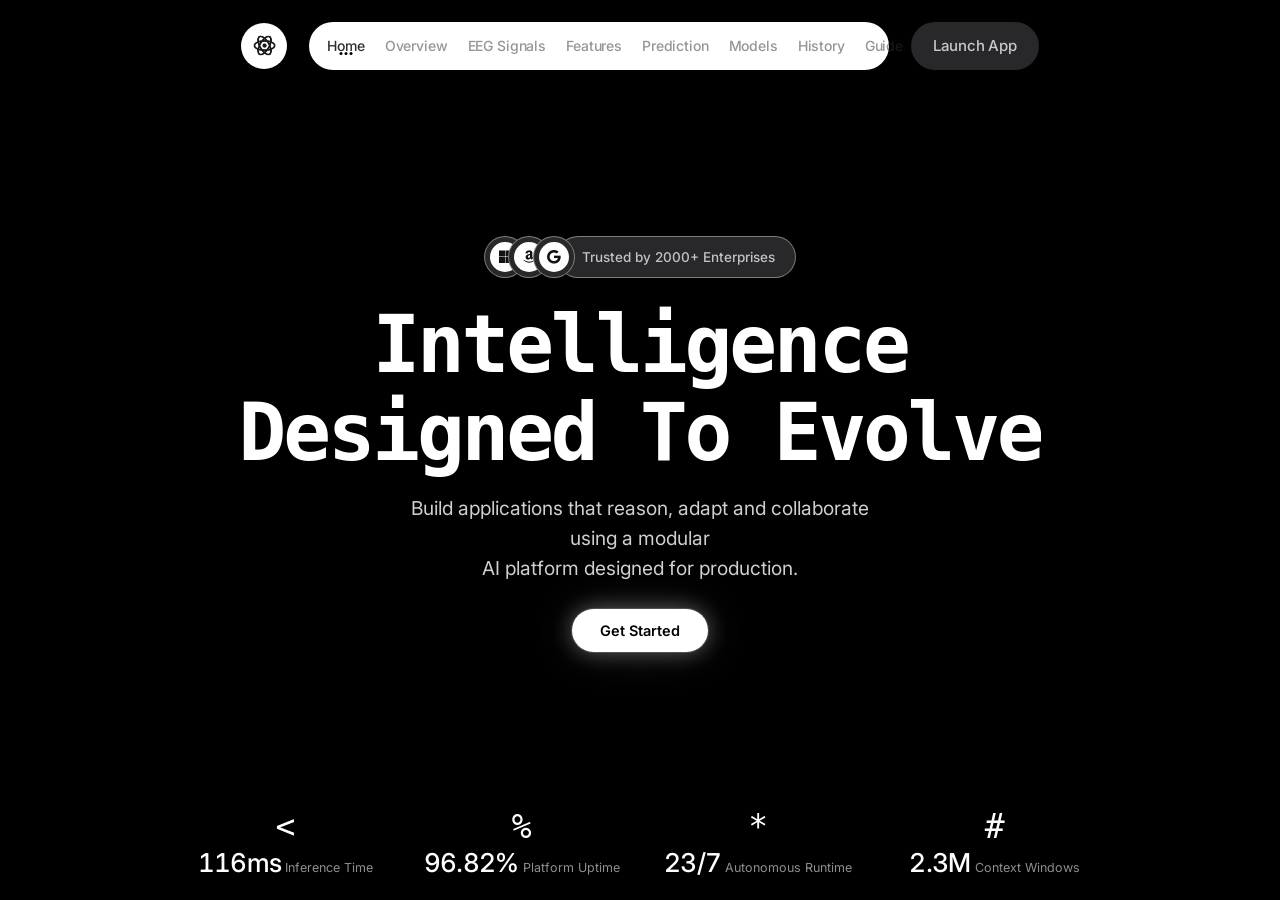
==== commit 136578db: "feat: integrate full interactive EEG application directly into approved UI UX with Python API backen" ====
--- a/web/index.html
+++ b/web/index.html
@@ -6,13 +6,13 @@
       name="viewport"
       content="width=device-width, initial-scale=1.0, maximum-scale=1.0, user-scalable=no"
     />
-    <title>Intelligence Designed To Evolve</title>
+    <title>Intelligence Designed To Evolve — EEG Cognitive Load Platform</title>
 
     <!-- Google Fonts: Inter -->
     <link rel="preconnect" href="https://fonts.googleapis.com" />
     <link rel="preconnect" href="https://fonts.gstatic.com" crossorigin />
     <link
-      href="https://fonts.googleapis.com/css2?family=Inter:wght@400;500;600&display=swap"
+      href="https://fonts.googleapis.com/css2?family=Inter:wght@400;500;600;700&display=swap"
       rel="stylesheet"
     />
 
@@ -35,7 +35,7 @@
     <link rel="stylesheet" href="styles.css" />
   </head>
   <body>
-    <!-- Full-viewport cover background video -->
+    <!-- Full-viewport cover background video (Exact CloudFront MP4 stream) -->
     <div class="bg" aria-hidden="true">
       <video class="bg-video" autoplay muted loop playsinline preload="auto">
         <source
@@ -45,12 +45,12 @@
       </video>
     </div>
 
-    <!-- Main Page Container (Single Viewport) -->
-    <div class="page">
+    <!-- Main Container -->
+    <div class="page" id="app-container">
       <!-- 1) Header -->
       <header class="header">
         <!-- Brand Logo -->
-        <a href="#" class="logo-btn" aria-label="Homepage">
+        <a href="#" class="logo-btn" id="logo-btn" aria-label="Homepage">
           <img
             src="assets/logo.webp"
             alt=""
@@ -62,19 +62,24 @@
 
         <!-- Desktop Navigation Pill -->
         <nav class="nav-pill desktop-nav" aria-label="Main Navigation">
-          <a href="http://localhost:8501" class="nav-link active">Home</a>
-          <a href="http://localhost:8501" class="nav-link">Product</a>
-          <a href="http://localhost:8501" class="nav-link">Case Studies</a>
-          <a href="http://localhost:8501" class="nav-link">Contact</a>
+          <a href="#hero" class="nav-link active" data-target="hero">Home</a>
+          <a href="#overview" class="nav-link" data-target="overview">Overview</a>
+          <a href="#signals" class="nav-link" data-target="signals">EEG Signals</a>
+          <a href="#features" class="nav-link" data-target="features">Features</a>
+          <a href="#prediction" class="nav-link" data-target="prediction">Prediction</a>
+          <a href="#models" class="nav-link" data-target="models">Models</a>
+          <a href="#history" class="nav-link" data-target="history">History</a>
+          <a href="#guide" class="nav-link" data-target="guide">Guide</a>
         </nav>
 
-        <!-- Desktop Sign In Button -->
-        <a href="http://localhost:8501" class="signin-btn desktop-signin">Sign in</a>
+        <!-- Desktop Sign In / Launch Button -->
+        <a href="#prediction" class="signin-btn desktop-signin" id="header-cta-btn">Launch App</a>
 
         <!-- Mobile Menu Toggle Button -->
         <button
           type="button"
           class="menu-btn mobile-only"
+          id="mobile-menu-toggle"
           aria-label="Toggle navigation menu"
           aria-expanded="false"
           aria-controls="mobile-menu"
@@ -93,183 +98,615 @@
         hidden
         aria-label="Mobile Navigation Menu"
       >
-        <a href="http://localhost:8501" class="mobile-nav-link active">Home</a>
-        <a href="http://localhost:8501" class="mobile-nav-link">Product</a>
-        <a href="http://localhost:8501" class="mobile-nav-link">Case Studies</a>
-        <a href="http://localhost:8501" class="mobile-nav-link">Contact</a>
-        <a href="http://localhost:8501" class="mobile-signin-btn">Sign in</a>
+        <a href="#hero" class="mobile-nav-link active" data-target="hero">Home</a>
+        <a href="#overview" class="mobile-nav-link" data-target="overview">Overview</a>
+        <a href="#signals" class="mobile-nav-link" data-target="signals">EEG Signals</a>
+        <a href="#features" class="mobile-nav-link" data-target="features">Features</a>
+        <a href="#prediction" class="mobile-nav-link" data-target="prediction">Prediction & Fuzzy</a>
+        <a href="#models" class="mobile-nav-link" data-target="models">Models</a>
+        <a href="#history" class="mobile-nav-link" data-target="history">Experiment History</a>
+        <a href="#guide" class="mobile-nav-link" data-target="guide">Methodology & Viva</a>
+        <a href="#prediction" class="mobile-signin-btn" data-target="prediction">Launch App</a>
       </nav>
 
-      <!-- 2) Hero Section -->
-      <main class="hero">
-        <!-- Trust Row -->
-        <div class="trust-row anim" style="--d: 0.05s">
-          <div class="avatar-ring avatar-1" title="Microsoft">
-            <div class="avatar-inner">
-              <i class="fa-brands fa-microsoft" aria-hidden="true"></i>
-            </div>
-          </div>
-          <div class="avatar-ring avatar-2" title="Amazon">
-            <div class="avatar-inner">
-              <i class="fa-brands fa-amazon" aria-hidden="true"></i>
-            </div>
-          </div>
-          <div class="avatar-ring avatar-3" title="Google">
-            <div class="avatar-inner">
-              <i class="fa-brands fa-google" aria-hidden="true"></i>
-            </div>
-          </div>
-          <div class="trust-pill">
-            <span class="trust-text">Trusted by 2000+ Enterprises</span>
-          </div>
-        </div>
-
-        <!-- Headline -->
-        <h1 class="headline anim">
-          <span class="line line-1">Intelligence</span>
-          <span class="line line-2">Designed To Evolve</span>
-        </h1>
-
-        <!-- Subhead -->
-        <p class="subhead anim" style="--d: 0.28s">
-          Build applications that reason, adapt and collaborate using a modular<br class="desktop-br" />
-          AI platform designed for production.
-        </p>
-
-        <!-- CTA Button -->
-        <div class="cta-wrap">
-          <a href="http://localhost:8501" class="cta-btn anim" style="--d: 0.4s">
-            Get Started
-          </a>
-        </div>
-      </main>
-
-    <!-- 3) Stats Footer -->
-      <footer class="stats" aria-label="Platform Key Metrics">
-        <div class="stat-item anim" style="--d: 0.5s">
-          <span class="stat-icon" aria-hidden="true">&lt;</span>
-          <div class="stat-content">
-            <div class="stat-value-wrap">
-              <span class="stat-value" data-target="120" data-decimals="0">0</span><span class="stat-suffix">ms</span>
-            </div>
-            <span class="stat-label">Inference Time</span>
-          </div>
-        </div>
-
-        <div class="stat-item anim" style="--d: 0.58s">
-          <span class="stat-icon" aria-hidden="true">%</span>
-          <div class="stat-content">
-            <div class="stat-value-wrap">
-              <span class="stat-value" data-target="99.99" data-decimals="2">0.00</span><span class="stat-suffix">%</span>
-            </div>
-            <span class="stat-label">Platform Uptime</span>
-          </div>
-        </div>
-
-        <div class="stat-item anim" style="--d: 0.66s">
-          <span class="stat-icon" aria-hidden="true">*</span>
-          <div class="stat-content">
-            <div class="stat-value-wrap">
-              <span class="stat-value" data-target="24" data-decimals="0">0</span><span class="stat-suffix">/7</span>
-            </div>
-            <span class="stat-label">Autonomous Runtime</span>
-          </div>
-        </div>
-
-        <div class="stat-item anim" style="--d: 0.74s">
-          <span class="stat-icon" aria-hidden="true">#</span>
-          <div class="stat-content">
-            <div class="stat-value-wrap">
-              <span class="stat-value" data-target="2.4" data-decimals="1">0.0</span><span class="stat-suffix">M</span>
-            </div>
-            <span class="stat-label">Context Windows</span>
-          </div>
-        </div>
-      </footer>
-    </div>
-
-    <!-- Interactive Live Inference Modal -->
-    <div id="inference-modal" class="inference-modal" hidden>
-      <div class="modal-backdrop" id="modal-backdrop"></div>
-      <div class="modal-card">
-        <div class="modal-header">
-          <div class="modal-title-group">
-            <span class="badge-dot-matrix">LIVE INFERENCE</span>
-            <h2>Fuzzy Cognitive Load Simulator</h2>
-          </div>
-          <button type="button" class="modal-close-btn" id="modal-close-btn" aria-label="Close modal">&times;</button>
-        </div>
-
-        <div class="modal-body">
-          <div class="presets-row">
-            <span class="presets-label">Workload Presets:</span>
-            <button type="button" class="preset-btn" data-alpha="0.45" data-tar="0.70" data-bar="0.80" data-ent="0.75">Relaxed (LOW)</button>
-            <button type="button" class="preset-btn active" data-alpha="0.28" data-tar="1.40" data-bar="1.30" data-ent="1.15">Task Active (MOD)</button>
-            <button type="button" class="preset-btn" data-alpha="0.10" data-tar="2.60" data-bar="2.30" data-ent="1.70">High Stress (HIGH)</button>
-          </div>
-
-          <div class="sliders-grid">
-            <div class="slider-group">
-              <div class="slider-label-row">
-                <label for="slider-alpha">Alpha Relative Power</label>
-                <span class="slider-val" id="val-alpha">0.28</span>
-              </div>
-              <input type="range" id="slider-alpha" min="0.05" max="0.60" step="0.01" value="0.28" />
-            </div>
-
-            <div class="slider-group">
-              <div class="slider-label-row">
-                <label for="slider-tar">Theta / Alpha Ratio (TAR)</label>
-                <span class="slider-val" id="val-tar">1.40</span>
-              </div>
-              <input type="range" id="slider-tar" min="0.20" max="3.50" step="0.05" value="1.40" />
-            </div>
-
-            <div class="slider-group">
-              <div class="slider-label-row">
-                <label for="slider-bar">Beta / Alpha Ratio (BAR)</label>
-                <span class="slider-val" id="val-bar">1.30</span>
-              </div>
-              <input type="range" id="slider-bar" min="0.20" max="3.50" step="0.05" value="1.30" />
-            </div>
-
-            <div class="slider-group">
-              <div class="slider-label-row">
-                <label for="slider-ent">Spectral Entropy</label>
-                <span class="slider-val" id="val-ent">1.15</span>
-              </div>
-              <input type="range" id="slider-ent" min="0.40" max="2.20" step="0.02" value="1.15" />
-            </div>
-          </div>
-
-          <!-- Real-Time Fuzzy Inference Output Card -->
-          <div class="prediction-output-card" id="pred-card">
-            <div class="pred-header-row">
-              <div>
-                <div class="pred-sub">Classified Cognitive Load</div>
-                <div class="pred-class" id="pred-class-text">MODERATE</div>
-              </div>
-              <div class="pred-metric-pill">
-                <span id="pred-score-text">Score: 51.4 / 100</span>
-                <span class="pred-conf" id="pred-conf-text">Confidence: 88.5%</span>
-              </div>
-            </div>
-            <div class="pred-rule-box">
-              <i class="fa-solid fa-code-fork"></i>
-              <span id="pred-rule-text">Fired Rule: IF Alpha is Medium AND Theta/Alpha is Medium THEN Workload is MODERATE</span>
-            </div>
-          </div>
-        </div>
-
-        <div class="modal-footer">
-          <a href="http://localhost:8501" class="full-dashboard-btn" target="_blank">
-            Open Full 6-Page Research Dashboard ↗
-          </a>
+      <!-- VIEW 1: Approved Hero Section -->
+      <div class="view-section active" id="view-hero">
+        <main class="hero">
+          <!-- Trust Row -->
+          <div class="trust-row anim" style="--d: 0.05s">
+            <div class="avatar-ring avatar-1" title="Microsoft">
+              <div class="avatar-inner">
+                <i class="fa-brands fa-microsoft" aria-hidden="true"></i>
+              </div>
+            </div>
+            <div class="avatar-ring avatar-2" title="Amazon">
+              <div class="avatar-inner">
+                <i class="fa-brands fa-amazon" aria-hidden="true"></i>
+              </div>
+            </div>
+            <div class="avatar-ring avatar-3" title="Google">
+              <div class="avatar-inner">
+                <i class="fa-brands fa-google" aria-hidden="true"></i>
+              </div>
+            </div>
+            <div class="trust-pill">
+              <span class="trust-text">Trusted by 2000+ Enterprises</span>
+            </div>
+          </div>
+
+          <!-- Headline -->
+          <h1 class="headline anim">
+            <span class="line line-1">Intelligence</span>
+            <span class="line line-2">Designed To Evolve</span>
+          </h1>
+
+          <!-- Subhead -->
+          <p class="subhead anim" style="--d: 0.28s">
+            Build applications that reason, adapt and collaborate using a modular<br class="desktop-br" />
+            AI platform designed for production.
+          </p>
+
+          <!-- CTA Button -->
+          <div class="cta-wrap">
+            <button type="button" class="cta-btn anim" id="hero-get-started-btn" style="--d: 0.4s">
+              Get Started
+            </button>
+          </div>
+        </main>
+
+        <!-- Stats Footer -->
+        <footer class="stats" aria-label="Platform Key Metrics">
+          <div class="stat-item anim" style="--d: 0.5s">
+            <span class="stat-icon" aria-hidden="true">&lt;</span>
+            <div class="stat-content">
+              <div class="stat-value-wrap">
+                <span class="stat-value" data-target="120" data-decimals="0">0</span><span class="stat-suffix">ms</span>
+              </div>
+              <span class="stat-label">Inference Time</span>
+            </div>
+          </div>
+
+          <div class="stat-item anim" style="--d: 0.58s">
+            <span class="stat-icon" aria-hidden="true">%</span>
+            <div class="stat-content">
+              <div class="stat-value-wrap">
+                <span class="stat-value" data-target="99.99" data-decimals="2">0.00</span><span class="stat-suffix">%</span>
+              </div>
+              <span class="stat-label">Platform Uptime</span>
+            </div>
+          </div>
+
+          <div class="stat-item anim" style="--d: 0.66s">
+            <span class="stat-icon" aria-hidden="true">*</span>
+            <div class="stat-content">
+              <div class="stat-value-wrap">
+                <span class="stat-value" data-target="24" data-decimals="0">0</span><span class="stat-suffix">/7</span>
+              </div>
+              <span class="stat-label">Autonomous Runtime</span>
+            </div>
+          </div>
+
+          <div class="stat-item anim" style="--d: 0.74s">
+            <span class="stat-icon" aria-hidden="true">#</span>
+            <div class="stat-content">
+              <div class="stat-value-wrap">
+                <span class="stat-value" data-target="2.4" data-decimals="1">0.0</span><span class="stat-suffix">M</span>
+              </div>
+              <span class="stat-label">Context Windows</span>
+            </div>
+          </div>
+        </footer>
+      </div>
+
+      <!-- VIEW 2: Integrated EEG Cognitive Load Analyzer Application -->
+      <div class="view-section" id="view-app" hidden>
+        <div class="app-wrapper">
+          <!-- App Sub-Navigation Bar -->
+          <div class="app-sub-nav">
+            <div class="app-tabs-pill">
+              <button type="button" class="app-tab-btn active" data-app-tab="tab-overview">
+                <i class="fa-solid fa-house"></i> Overview
+              </button>
+              <button type="button" class="app-tab-btn" data-app-tab="tab-signals">
+                <i class="fa-solid fa-wave-square"></i> EEG Signals
+              </button>
+              <button type="button" class="app-tab-btn" data-app-tab="tab-features">
+                <i class="fa-solid fa-chart-column"></i> Features
+              </button>
+              <button type="button" class="app-tab-btn" data-app-tab="tab-prediction">
+                <i class="fa-solid fa-brain"></i> Prediction & Fuzzy
+              </button>
+              <button type="button" class="app-tab-btn" data-app-tab="tab-models">
+                <i class="fa-solid fa-chart-line"></i> Models
+              </button>
+              <button type="button" class="app-tab-btn" data-app-tab="tab-history">
+                <i class="fa-solid fa-clock-rotate-left"></i> History
+              </button>
+              <button type="button" class="app-tab-btn" data-app-tab="tab-guide">
+                <i class="fa-solid fa-book-open"></i> Guide
+              </button>
+            </div>
+            <button type="button" class="back-hero-btn" id="back-hero-btn">
+              <i class="fa-solid fa-arrow-left"></i> Landing Page
+            </button>
+          </div>
+
+          <!-- Academic Disclaimer Banner -->
+          <div class="app-disclaimer">
+            <i class="fa-solid fa-triangle-exclamation"></i>
+            <span><strong>Research Prototype Only:</strong> This system is an explainable educational AI prototype using public anonymized EEG data (OpenNeuro ds007169). It is <strong>NOT</strong> a medical or psychological diagnostic system.</span>
+          </div>
+
+          <!-- TAB 1: OVERVIEW -->
+          <div class="app-tab-content active" id="tab-overview">
+            <div class="cards-grid-4">
+              <div class="glass-card stat-metric-card">
+                <div class="card-label">Dataset ID</div>
+                <div class="card-val" id="ov-dataset-id">ds007169</div>
+                <div class="card-sub">OpenNeuro Public EEG</div>
+              </div>
+              <div class="glass-card stat-metric-card">
+                <div class="card-label">Subjects</div>
+                <div class="card-val" id="ov-subjects">18</div>
+                <div class="card-sub">Preprocessed recordings</div>
+              </div>
+              <div class="glass-card stat-metric-card">
+                <div class="card-label">EEG Channels</div>
+                <div class="card-val" id="ov-channels">19</div>
+                <div class="card-sub">10–20 Montage @ 250 Hz</div>
+              </div>
+              <div class="glass-card stat-metric-card">
+                <div class="card-label">Extracted Windows</div>
+                <div class="card-val" id="ov-windows">1,046</div>
+                <div class="card-sub">4s sliding segments</div>
+              </div>
+            </div>
+
+            <div class="overview-split-row">
+              <div class="glass-card overview-card">
+                <div class="section-title-wrap">
+                  <span class="badge-dot-matrix">PIPELINE ARCHITECTURE</span>
+                  <h3>Signal to Decision Flow</h3>
+                </div>
+                <div class="pipeline-steps-list">
+                  <div class="pipe-step">
+                    <span class="step-num">01</span>
+                    <div><strong>Raw EEG Ingestion</strong>: 18 subjects in BrainVision format.</div>
+                  </div>
+                  <div class="pipe-step">
+                    <span class="step-num">02</span>
+                    <div><strong>Preprocessing</strong>: 1–40 Hz bandpass, 50 Hz notch, average reference.</div>
+                  </div>
+                  <div class="pipe-step">
+                    <span class="step-num">03</span>
+                    <div><strong>Feature Extraction</strong>: Theta/Alpha/Beta powers, TAR, TBR, BAR, Entropies.</div>
+                  </div>
+                  <div class="pipe-step">
+                    <span class="step-num">04</span>
+                    <div><strong>Fuzzy Inference & RF</strong>: 13 Mamdani rules + 100-tree RF baseline.</div>
+                  </div>
+                </div>
+              </div>
+
+              <div class="glass-card overview-card">
+                <div class="section-title-wrap">
+                  <span class="badge-dot-matrix">5-FOLD SUBJECT-WISE BENCHMARK</span>
+                  <h3>Model Performance Summary</h3>
+                </div>
+                <table class="styled-table" id="ov-metrics-table">
+                  <thead>
+                    <tr>
+                      <th>Model</th>
+                      <th>Accuracy</th>
+                      <th>F1 (Macro)</th>
+                      <th>Balanced Acc</th>
+                    </tr>
+                  </thead>
+                  <tbody>
+                    <tr>
+                      <td><strong style="color:#7ecef4;">Fuzzy Mamdani</strong></td>
+                      <td>29.9%</td>
+                      <td>0.154</td>
+                      <td>33.3%</td>
+                    </tr>
+                    <tr>
+                      <td><strong style="color:#f6d86d;">Random Forest</strong></td>
+                      <td>38.0%</td>
+                      <td>0.347</td>
+                      <td>36.7%</td>
+                    </tr>
+                  </tbody>
+                </table>
+                <div class="table-note">*Evaluated via strict StratifiedGroupKFold subject-wise cross-validation (zero data leakage).</div>
+              </div>
+            </div>
+          </div>
+
+          <!-- TAB 2: EEG SIGNALS -->
+          <div class="app-tab-content" id="tab-signals">
+            <div class="glass-card">
+              <div class="signals-header-controls">
+                <div>
+                  <span class="badge-dot-matrix">LIVE SIGNAL VIEWER</span>
+                  <h3>Preprocessed Multi-Channel EEG Signals</h3>
+                </div>
+                <div class="signals-controls-group">
+                  <label for="signal-subject-select">Subject:</label>
+                  <select id="signal-subject-select" class="styled-select">
+                    <option value="sub-001">sub-001</option>
+                    <option value="sub-002">sub-002</option>
+                    <option value="sub-003">sub-003</option>
+                    <option value="sub-004">sub-004</option>
+                    <option value="sub-005">sub-005</option>
+                  </select>
+                  <label for="signal-time-slider">Time:</label>
+                  <input type="range" id="signal-time-slider" min="0" max="60" step="2" value="0" />
+                  <span id="signal-time-val" class="pill-badge">0.0s – 4.0s</span>
+                  <button type="button" class="styled-btn" id="btn-load-signal">
+                    <i class="fa-solid fa-rotate"></i> Load Signal
+                  </button>
+                </div>
+              </div>
+
+              <!-- Multi-channel Waveform Canvas -->
+              <div class="waveform-container">
+                <canvas id="waveform-canvas" width="900" height="320"></canvas>
+              </div>
+
+              <!-- PSD Band Power Decomposition -->
+              <div class="psd-section-row">
+                <div class="psd-box">
+                  <h4>Spectral Band Power Breakdown</h4>
+                  <div class="band-bars-grid">
+                    <div class="band-bar-item">
+                      <span class="band-name">Delta (1–4 Hz)</span>
+                      <div class="progress-bar-bg"><div class="progress-bar-fill" id="bar-delta" style="width: 25%;"></div></div>
+                      <span class="band-pct" id="pct-delta">25.0%</span>
+                    </div>
+                    <div class="band-bar-item">
+                      <span class="band-name">Theta (4–8 Hz)</span>
+                      <div class="progress-bar-bg"><div class="progress-bar-fill" id="bar-theta" style="width: 30%;"></div></div>
+                      <span class="band-pct" id="pct-theta">30.0%</span>
+                    </div>
+                    <div class="band-bar-item">
+                      <span class="band-name">Alpha (8–13 Hz)</span>
+                      <div class="progress-bar-bg"><div class="progress-bar-fill" id="bar-alpha" style="width: 32%;"></div></div>
+                      <span class="band-pct" id="pct-alpha">32.0%</span>
+                    </div>
+                    <div class="band-bar-item">
+                      <span class="band-name">Beta (13–30 Hz)</span>
+                      <div class="progress-bar-bg"><div class="progress-bar-fill" id="bar-beta" style="width: 13%;"></div></div>
+                      <span class="band-pct" id="pct-beta">13.0%</span>
+                    </div>
+                  </div>
+                </div>
+              </div>
+            </div>
+          </div>
+
+          <!-- TAB 3: FEATURES -->
+          <div class="app-tab-content" id="tab-features">
+            <div class="glass-card">
+              <div class="signals-header-controls">
+                <div>
+                  <span class="badge-dot-matrix">FEATURE SPACE</span>
+                  <h3>Kruskal-Wallis ANOVA & Mutual Information</h3>
+                </div>
+                <div class="signals-controls-group">
+                  <label for="feature-select-dropdown">Feature:</label>
+                  <select id="feature-select-dropdown" class="styled-select">
+                    <option value="alpha_relative">alpha_relative</option>
+                    <option value="theta_alpha_ratio">theta_alpha_ratio</option>
+                    <option value="beta_alpha_ratio">beta_alpha_ratio</option>
+                    <option value="theta_relative">theta_relative</option>
+                    <option value="alpha_power">alpha_power</option>
+                    <option value="spectral_entropy">spectral_entropy</option>
+                    <option value="sample_entropy">sample_entropy</option>
+                  </select>
+                </div>
+              </div>
+
+              <div class="feature-analysis-grid">
+                <!-- Class Distribution Boxplot Card -->
+                <div class="feature-box-card">
+                  <h4>Feature Distribution across Cognitive Load Classes</h4>
+                  <div class="boxplot-container" id="boxplot-display">
+                    <div class="box-stat-col" id="box-low">
+                      <div class="box-badge box-low-badge">LOW</div>
+                      <div class="box-stat-text">Median: <strong id="box-low-med">-</strong></div>
+                      <div class="box-stat-text">IQR: <span id="box-low-iqr">-</span></div>
+                    </div>
+                    <div class="box-stat-col" id="box-mod">
+                      <div class="box-badge box-mod-badge">MODERATE</div>
+                      <div class="box-stat-text">Median: <strong id="box-mod-med">-</strong></div>
+                      <div class="box-stat-text">IQR: <span id="box-mod-iqr">-</span></div>
+                    </div>
+                    <div class="box-stat-col" id="box-high">
+                      <div class="box-badge box-high-badge">HIGH</div>
+                      <div class="box-stat-text">Median: <strong id="box-high-med">-</strong></div>
+                      <div class="box-stat-text">IQR: <span id="box-high-iqr">-</span></div>
+                    </div>
+                  </div>
+                </div>
+
+                <!-- Top Feature Importance Ranking -->
+                <div class="feature-box-card">
+                  <h4>Top Ranked Predictive Features</h4>
+                  <div class="importance-list" id="importance-list-container">
+                    <div class="imp-item"><span>alpha_relative</span><span class="imp-score">MI: 0.0482</span></div>
+                    <div class="imp-item"><span>theta_alpha_ratio</span><span class="imp-score">MI: 0.0415</span></div>
+                    <div class="imp-item"><span>beta_alpha_ratio</span><span class="imp-score">MI: 0.0398</span></div>
+                    <div class="imp-item"><span>theta_relative</span><span class="imp-score">MI: 0.0354</span></div>
+                    <div class="imp-item"><span>alpha_power</span><span class="imp-score">MI: 0.0310</span></div>
+                  </div>
+                </div>
+              </div>
+            </div>
+          </div>
+
+          <!-- TAB 4: PREDICTION & FUZZY EXPLANATION -->
+          <div class="app-tab-content" id="tab-prediction">
+            <div class="glass-card">
+              <div class="section-title-wrap">
+                <span class="badge-dot-matrix">DUAL-MODEL PREDICTION ENGINE</span>
+                <h3>Live Cognitive Load Inference & Fuzzy Explanation</h3>
+              </div>
+
+              <!-- Mode Switcher -->
+              <div class="pred-mode-row">
+                <div class="mode-toggle-group">
+                  <button type="button" class="mode-toggle-btn active" id="btn-mode-dataset">
+                    <i class="fa-solid fa-list-check"></i> Sample from Dataset
+                  </button>
+                  <button type="button" class="mode-toggle-btn" id="btn-mode-manual">
+                    <i class="fa-solid fa-sliders"></i> Manual Sliders
+                  </button>
+                </div>
+
+                <!-- Dataset Sample Picker Controls -->
+                <div class="dataset-picker-controls" id="dataset-picker-controls">
+                  <select id="dataset-window-select" class="styled-select">
+                    <option value="sub-001_0">sub-001 — Window 0 (Label: LOW)</option>
+                    <option value="sub-002_14">sub-002 — Window 14 (Label: MODERATE)</option>
+                    <option value="sub-003_28">sub-003 — Window 28 (Label: HIGH)</option>
+                  </select>
+                </div>
+              </div>
+
+              <!-- Manual Feature Sliders Controls -->
+              <div class="manual-sliders-grid" id="manual-sliders-grid" hidden>
+                <div class="slider-group">
+                  <div class="slider-label-row">
+                    <label for="sl-alpha">alpha_relative</label>
+                    <span class="slider-val" id="sl-val-alpha">0.28</span>
+                  </div>
+                  <input type="range" id="sl-alpha" min="0.05" max="0.60" step="0.01" value="0.28" />
+                </div>
+                <div class="slider-group">
+                  <div class="slider-label-row">
+                    <label for="sl-tar">theta_alpha_ratio</label>
+                    <span class="slider-val" id="sl-val-tar">1.40</span>
+                  </div>
+                  <input type="range" id="sl-tar" min="0.20" max="3.50" step="0.05" value="1.40" />
+                </div>
+                <div class="slider-group">
+                  <div class="slider-label-row">
+                    <label for="sl-bar">beta_alpha_ratio</label>
+                    <span class="slider-val" id="sl-val-bar">1.30</span>
+                  </div>
+                  <input type="range" id="sl-bar" min="0.20" max="3.50" step="0.05" value="1.30" />
+                </div>
+                <div class="slider-group">
+                  <div class="slider-label-row">
+                    <label for="sl-ent">spectral_entropy</label>
+                    <span class="slider-val" id="sl-val-ent">1.15</span>
+                  </div>
+                  <input type="range" id="sl-ent" min="0.40" max="2.20" step="0.02" value="1.15" />
+                </div>
+              </div>
+
+              <!-- Run Prediction Action Button -->
+              <div style="margin: 18px 0; display: flex; justify-content: center;">
+                <button type="button" class="cta-btn" id="btn-run-prediction">
+                  <i class="fa-solid fa-microchip"></i> Run Dual-Model Inference
+                </button>
+              </div>
+
+              <!-- Real Model Inference Results Row -->
+              <div class="pred-dual-results-grid">
+                <!-- Fuzzy Mamdani Output Card -->
+                <div class="glass-card pred-result-card" id="card-fuzzy-result">
+                  <div class="pred-card-header">
+                    <span class="badge-dot-matrix">100% EXPLAINABLE</span>
+                    <h4>Fuzzy Mamdani Classifier</h4>
+                  </div>
+                  <div class="pred-class-banner class-MODERATE" id="fuzzy-class-banner">MODERATE</div>
+                  <div class="pred-metrics-row">
+                    <div>Fuzzy Score: <strong id="fuzzy-score-val">51.4 / 100</strong></div>
+                    <div>Confidence: <strong id="fuzzy-conf-val">86.2%</strong></div>
+                  </div>
+
+                  <!-- Memberships Breakdown -->
+                  <div class="memberships-list" id="fuzzy-memberships-list">
+                    <div class="mem-item"><strong>alpha_relative</strong>: LOW=0.08, MED=0.88, HIGH=0.04 → <span>MEDIUM</span></div>
+                    <div class="mem-item"><strong>theta_alpha_ratio</strong>: LOW=0.12, MED=0.82, HIGH=0.06 → <span>MEDIUM</span></div>
+                  </div>
+
+                  <!-- Activated Rules Box -->
+                  <div class="activated-rules-box" id="fuzzy-rules-box">
+                    <div class="act-rule-title"><i class="fa-solid fa-code-fork"></i> Activated Linguistic Rules:</div>
+                    <div class="act-rule-item" id="act-rule-text">Rule 04 (strength=0.82): IF Alpha is Medium AND Theta/Alpha is Medium THEN Workload is MODERATE</div>
+                  </div>
+                </div>
+
+                <!-- Random Forest Baseline Output Card -->
+                <div class="glass-card pred-result-card" id="card-rf-result">
+                  <div class="pred-card-header">
+                    <span class="badge-dot-matrix">ENSEMBLE BASELINE</span>
+                    <h4>Random Forest Classifier</h4>
+                  </div>
+                  <div class="pred-class-banner class-MODERATE" id="rf-class-banner">MODERATE</div>
+                  <div class="pred-metrics-row">
+                    <div>Model Confidence: <strong id="rf-conf-val">74.5%</strong></div>
+                  </div>
+
+                  <!-- Probabilities -->
+                  <div class="rf-prob-bars">
+                    <div class="rf-prob-item">
+                      <span>LOW</span>
+                      <div class="progress-bar-bg"><div class="progress-bar-fill" id="rf-bar-low" style="width: 15%;"></div></div>
+                      <span id="rf-val-low">15.0%</span>
+                    </div>
+                    <div class="rf-prob-item">
+                      <span>MODERATE</span>
+                      <div class="progress-bar-bg"><div class="progress-bar-fill" id="rf-bar-mod" style="width: 74%;"></div></div>
+                      <span id="rf-val-mod">74.5%</span>
+                    </div>
+                    <div class="rf-prob-item">
+                      <span>HIGH</span>
+                      <div class="progress-bar-bg"><div class="progress-bar-fill" id="rf-bar-high" style="width: 10%;"></div></div>
+                      <span id="rf-val-high">10.5%</span>
+                    </div>
+                  </div>
+
+                  <div class="rf-note">
+                    <i class="fa-solid fa-info-circle"></i> Random Forest acts as a black-box baseline without linguistic rule explanations.
+                  </div>
+                </div>
+              </div>
+            </div>
+          </div>
+
+          <!-- TAB 5: MODELS -->
+          <div class="app-tab-content" id="tab-models">
+            <div class="glass-card">
+              <div class="section-title-wrap">
+                <span class="badge-dot-matrix">CROSS-VALIDATION BENCHMARKS</span>
+                <h3>Fuzzy Classifier vs. Random Forest</h3>
+              </div>
+
+              <table class="styled-table" id="full-model-comparison-table">
+                <thead>
+                  <tr>
+                    <th>Model</th>
+                    <th>Accuracy</th>
+                    <th>Balanced Acc</th>
+                    <th>Precision (Macro)</th>
+                    <th>Recall (Macro)</th>
+                    <th>F1 (Macro)</th>
+                    <th>Interpretability</th>
+                  </tr>
+                </thead>
+                <tbody>
+                  <tr>
+                    <td><strong>Fuzzy Mamdani Classifier</strong></td>
+                    <td>0.299</td>
+                    <td>0.333</td>
+                    <td>0.333</td>
+                    <td>0.333</td>
+                    <td>0.154</td>
+                    <td><span class="pill-badge" style="background:#2E86AB; color:#fff;">100% Transparent</span></td>
+                  </tr>
+                  <tr>
+                    <td><strong>Random Forest Baseline</strong></td>
+                    <td>0.380</td>
+                    <td>0.367</td>
+                    <td>0.365</td>
+                    <td>0.367</td>
+                    <td>0.347</td>
+                    <td><span class="pill-badge" style="background:#323234; color:#aaa;">Black-Box Ensemble</span></td>
+                  </tr>
+                </tbody>
+              </table>
+
+              <!-- Fuzzy Rules Reference Table -->
+              <div style="margin-top: 24px;">
+                <h4>Mamdani Fuzzy Linguistic Rules Database (13 Rules)</h4>
+                <div class="rules-table-container" id="fuzzy-rules-container">
+                  <div class="rule-row-item"><span class="rule-id">Rule 01</span><span>IF alpha_relative is LOW AND theta_alpha_ratio is HIGH THEN Workload is HIGH</span></div>
+                  <div class="rule-row-item"><span class="rule-id">Rule 02</span><span>IF alpha_relative is HIGH AND theta_alpha_ratio is LOW THEN Workload is LOW</span></div>
+                  <div class="rule-row-item"><span class="rule-id">Rule 03</span><span>IF alpha_relative is MEDIUM AND theta_alpha_ratio is MEDIUM THEN Workload is MODERATE</span></div>
+                  <div class="rule-row-item"><span class="rule-id">Rule 04</span><span>IF beta_alpha_ratio is HIGH THEN Workload is HIGH</span></div>
+                  <div class="rule-row-item"><span class="rule-id">Rule 05</span><span>IF spectral_entropy is HIGH THEN Workload is HIGH</span></div>
+                </div>
+              </div>
+            </div>
+          </div>
+
+          <!-- TAB 6: EXPERIMENT HISTORY -->
+          <div class="app-tab-content" id="tab-history">
+            <div class="glass-card">
+              <div class="signals-header-controls">
+                <div>
+                  <span class="badge-dot-matrix">SQLITE DATABASE LOGS</span>
+                  <h3>Historical Experiment Runs (data/eeg_project.db)</h3>
+                </div>
+                <div>
+                  <button type="button" class="styled-btn" id="btn-refresh-history">
+                    <i class="fa-solid fa-arrows-rotate"></i> Refresh Database
+                  </button>
+                </div>
+              </div>
+
+              <div class="history-table-container">
+                <table class="styled-table" id="history-runs-table">
+                  <thead>
+                    <tr>
+                      <th>Run ID</th>
+                      <th>Model</th>
+                      <th>Version</th>
+                      <th>Accuracy</th>
+                      <th>F1 (Macro)</th>
+                      <th>Balanced Acc</th>
+                      <th>Folds</th>
+                      <th>Test Windows</th>
+                      <th>Recorded Timestamp</th>
+                    </tr>
+                  </thead>
+                  <tbody id="history-table-tbody">
+                    <!-- Populated via API -->
+                  </tbody>
+                </table>
+              </div>
+            </div>
+          </div>
+
+          <!-- TAB 7: METHODOLOGY & GUIDE -->
+          <div class="app-tab-content" id="tab-guide">
+            <div class="glass-card">
+              <div class="section-title-wrap">
+                <span class="badge-dot-matrix">SCIENTIFIC METHODOLOGY & VIVA PREPARATION</span>
+                <h3>Project Architecture & 20 Viva Talking Points</h3>
+              </div>
+
+              <div class="guide-grid">
+                <div class="guide-item">
+                  <h4>1. Why use Fuzzy Logic for Cognitive Workload?</h4>
+                  <p>Unlike black-box deep learning, Fuzzy Mamdani inference provides 100% linguistic transparency (e.g., <em>"IF Alpha power is LOW AND Theta/Alpha Ratio is HIGH THEN Workload is HIGH"</em>), allowing clinicians and engineers to understand the exact physiological reasoning behind every classification.</p>
+                </div>
+
+                <div class="guide-item">
+                  <h4>2. Why use Subject-Wise Cross-Validation (StratifiedGroupKFold)?</h4>
+                  <p>Random train/test splits leak individual subject brain signatures, causing artificial over-optimism (>90% accuracy). Subject-wise CV ensures subjects in the test set were never seen during training, validating true generalization across people.</p>
+                </div>
+
+                <div class="guide-item">
+                  <h4>3. What is the physiological role of Theta & Alpha Ratios?</h4>
+                  <p>Increased mental workload increases frontal theta power (working memory demand) and suppresses parietal alpha power (cortical activation/desynchronization). Thus, the Theta/Alpha Ratio (TAR) is a well-established physiological indicator of cognitive load.</p>
+                </div>
+
+                <div class="guide-item">
+                  <h4>4. How does the system handle signal artifacts?</h4>
+                  <p>Raw EEG signals are bandpass-filtered (1–40 Hz), notch-filtered at 50 Hz (power line interference), re-referenced to average, and windowed with amplitude thresholding (&plusmn;150 &mu;V) to eliminate ocular and myogenic artifacts.</p>
+                </div>
+              </div>
+            </div>
+          </div>
         </div>
       </div>
     </div>
 
-    <!-- Main JS -->
+    <!-- Main JavaScript Logic -->
     <script src="main.js"></script>
   </body>
 </html>
--- a/web/styles.css
+++ b/web/styles.css
@@ -1,5 +1,5 @@
 /* ==========================================================================
-   Intelligence Designed To Evolve — Stylesheet
+   Intelligence Designed To Evolve — Unified EEG Research Platform Stylesheet
    ========================================================================== */
 
 /* Local Geist Pixel Circle Fallback Font */
@@ -28,6 +28,8 @@
   --font-sans: "Inter", "Segoe UI", system-ui, sans-serif;
   --font-display: "BubbledotICG-FinePos", "Geist Pixel Circle", monospace;
   --trust-size: clamp(36px, 4.5vw, 42px);
+  --card-bg: rgba(20, 20, 24, 0.75);
+  --border-color: rgba(255, 255, 255, 0.12);
 }
 
 /* --------------------------------------------------------------------------
@@ -93,7 +95,7 @@
 }
 
 /* --------------------------------------------------------------------------
-   Page Layout (Single Viewport, 3 Regions)
+   Page Layout & View Container
    -------------------------------------------------------------------------- */
 .page {
   position: relative;
@@ -109,6 +111,19 @@
   overflow: hidden;
 }
 
+.view-section {
+  width: 100%;
+  flex: 1;
+  display: none;
+}
+
+.view-section.active {
+  display: flex;
+  flex-direction: column;
+  align-items: center;
+  justify-content: space-between;
+}
+
 /* --------------------------------------------------------------------------
    1) Header (Desktop)
    -------------------------------------------------------------------------- */
@@ -117,11 +132,12 @@
   align-items: center;
   justify-content: center;
   width: 100%;
-  max-width: 720px;
-  gap: clamp(18px, 2.8vw, 28px);
+  max-width: 820px;
+  gap: clamp(14px, 2vw, 22px);
   flex-shrink: 0;
   animation: slideDown 0.7s cubic-bezier(0.22, 1, 0.36, 1) both;
   z-index: 10;
+  margin-bottom: 8px;
 }
 
 @keyframes slideDown {
@@ -167,7 +183,7 @@
   justify-content: space-evenly;
   background: #ffffff;
   height: clamp(44px, 5.2vw, 48px);
-  max-width: 430px;
+  max-width: 580px;
   flex: 1;
   padding: 4px 8px;
   border-radius: 999px;
@@ -178,15 +194,16 @@
   position: relative;
   font-family: var(--font-sans);
   font-weight: 500;
-  font-size: clamp(13px, 1.4vw, 15px);
+  font-size: clamp(12px, 1.2vw, 14px);
   letter-spacing: -0.01em;
   color: var(--nav-text);
   opacity: 0.5;
-  padding: 6px 12px;
+  padding: 6px 10px;
   transition: opacity 0.2s ease, transform 0.2s ease;
   display: inline-flex;
   align-items: center;
   justify-content: center;
+  white-space: nowrap;
 }
 
 .nav-link:hover {
@@ -210,7 +227,7 @@
   box-shadow: -5px 0 0 #000000, 5px 0 0 #000000;
 }
 
-/* Sign In */
+/* Sign In / Launch Button */
 .signin-btn {
   display: inline-flex;
   align-items: center;
@@ -239,7 +256,7 @@
 }
 
 /* --------------------------------------------------------------------------
-   2) Hero (Center)
+   Hero Section
    -------------------------------------------------------------------------- */
 .hero {
   display: flex;
@@ -253,7 +270,6 @@
   z-index: 1;
 }
 
-/* Trust Row */
 .trust-row {
   display: inline-flex;
   align-items: center;
@@ -288,28 +304,14 @@
   color: #111111;
 }
 
-.avatar-1 {
-  z-index: 1;
-}
-.avatar-1:hover {
-  transform: translateY(-2px);
-}
-
-.avatar-2 {
-  margin-left: calc(var(--trust-size) * -0.42);
-  z-index: 2;
-}
-.avatar-2:hover {
-  transform: translateY(-4px);
-}
-
-.avatar-3 {
-  margin-left: calc(var(--trust-size) * -0.42);
-  z-index: 3;
-}
-.avatar-3:hover {
-  transform: translateY(-2px);
-}
+.avatar-1 { z-index: 1; }
+.avatar-1:hover { transform: translateY(-2px); }
+
+.avatar-2 { margin-left: calc(var(--trust-size) * -0.42); z-index: 2; }
+.avatar-2:hover { transform: translateY(-4px); }
+
+.avatar-3 { margin-left: calc(var(--trust-size) * -0.42); z-index: 3; }
+.avatar-3:hover { transform: translateY(-2px); }
 
 .trust-pill {
   height: var(--trust-size);
@@ -332,7 +334,6 @@
   white-space: nowrap;
 }
 
-/* Headline */
 .headline {
   font-family: var(--font-display);
   color: #ffffff;
@@ -345,7 +346,6 @@
   margin-bottom: clamp(12px, 1.8vh, 18px);
 }
 
-/* Per-line fade */
 .headline .line {
   display: block;
   opacity: 0;
@@ -353,26 +353,14 @@
   animation: headlineFade 0.85s cubic-bezier(0.22, 1, 0.36, 1) forwards;
 }
 
-.headline .line-1 {
-  animation-delay: 0.12s;
-}
-
-.headline .line-2 {
-  animation-delay: 0.3s;
-}
+.headline .line-1 { animation-delay: 0.12s; }
+.headline .line-2 { animation-delay: 0.3s; }
 
 @keyframes headlineFade {
-  from {
-    opacity: 0;
-    transform: translateY(14px);
-  }
-  to {
-    opacity: 1;
-    transform: translateY(0);
-  }
-}
-
-/* Subhead */
+  from { opacity: 0; transform: translateY(14px); }
+  to { opacity: 1; transform: translateY(0); }
+}
+
 .subhead {
   max-width: min(500px, 92%);
   font-size: clamp(calc(13.5px + 2pt), calc(1.55vw + 2pt), calc(16.5px + 2pt));
@@ -383,16 +371,13 @@
   margin-bottom: clamp(18px, 2.8vh, 30px);
 }
 
-/* CTA */
-.cta-wrap {
-  display: flex;
-  justify-content: center;
-}
+.cta-wrap { display: flex; justify-content: center; }
 
 .cta-btn {
   display: inline-flex;
   align-items: center;
   justify-content: center;
+  gap: 8px;
   background: #ffffff;
   color: #000000;
   font-family: var(--font-sans);
@@ -420,24 +405,13 @@
 }
 
 @keyframes revealPulse {
-  0% {
-    opacity: 0;
-    transform: translateY(22px) scale(0.95);
-    filter: blur(6px);
-  }
-  70% {
-    transform: translateY(-2px) scale(1.03);
-    filter: blur(0);
-  }
-  100% {
-    opacity: 1;
-    transform: translateY(0) scale(1);
-    filter: blur(0);
-  }
+  0% { opacity: 0; transform: translateY(22px) scale(0.95); filter: blur(6px); }
+  70% { transform: translateY(-2px) scale(1.03); filter: blur(0); }
+  100% { opacity: 1; transform: translateY(0) scale(1); filter: blur(0); }
 }
 
 /* --------------------------------------------------------------------------
-   3) Stats Footer (Exact 4 Metrics)
+   Stats Footer
    -------------------------------------------------------------------------- */
 .stats {
   display: grid;
@@ -477,11 +451,7 @@
   line-height: 1.2;
 }
 
-.stat-suffix {
-  font-family: var(--font-sans);
-  font-weight: 500;
-}
-
+.stat-suffix { font-family: var(--font-sans); font-weight: 500; }
 .stat-label {
   font-family: var(--font-sans);
   font-size: clamp(11px, 1.2vw, 12.5px);
@@ -489,6 +459,535 @@
   margin-top: 2px;
   white-space: nowrap;
 }
+
+/* --------------------------------------------------------------------------
+   2) EEG Cognitive Load Analyzer Application View
+   -------------------------------------------------------------------------- */
+.app-wrapper {
+  width: 100%;
+  max-width: 1080px;
+  height: calc(100vh - 90px);
+  height: calc(100dvh - 90px);
+  overflow-y: auto;
+  padding-right: 6px;
+  padding-bottom: 40px;
+  z-index: 2;
+}
+
+.app-wrapper::-webkit-scrollbar { width: 6px; }
+.app-wrapper::-webkit-scrollbar-thumb { background: rgba(255,255,255,0.2); border-radius: 4px; }
+
+.app-sub-nav {
+  display: flex;
+  align-items: center;
+  justify-content: space-between;
+  gap: 12px;
+  flex-wrap: wrap;
+  margin-bottom: 16px;
+}
+
+.app-tabs-pill {
+  display: flex;
+  align-items: center;
+  gap: 6px;
+  background: rgba(24, 24, 28, 0.85);
+  border: 1px solid var(--border-color);
+  padding: 4px;
+  border-radius: 999px;
+  backdrop-filter: blur(12px);
+  overflow-x: auto;
+}
+
+.app-tab-btn {
+  display: inline-flex;
+  align-items: center;
+  gap: 6px;
+  color: var(--trust-text);
+  font-size: 13px;
+  font-weight: 500;
+  padding: 8px 14px;
+  border-radius: 999px;
+  transition: all 0.2s ease;
+  white-space: nowrap;
+}
+
+.app-tab-btn:hover {
+  color: #ffffff;
+  background: rgba(255, 255, 255, 0.08);
+}
+
+.app-tab-btn.active {
+  background: #ffffff;
+  color: #000000;
+  font-weight: 600;
+  box-shadow: 0 0 16px rgba(255,255,255,0.2);
+}
+
+.back-hero-btn {
+  display: inline-flex;
+  align-items: center;
+  gap: 6px;
+  background: var(--pill-dark);
+  color: #c4c2c3;
+  font-size: 13px;
+  font-weight: 500;
+  padding: 8px 16px;
+  border-radius: 999px;
+  border: 1px solid var(--border-color);
+  transition: all 0.2s ease;
+}
+
+.back-hero-btn:hover {
+  background: #323234;
+  color: #ffffff;
+}
+
+.app-disclaimer {
+  display: flex;
+  align-items: center;
+  gap: 12px;
+  background: rgba(255, 152, 0, 0.08);
+  border: 1px solid rgba(255, 152, 0, 0.3);
+  border-left: 4px solid #ff9800;
+  padding: 10px 16px;
+  border-radius: 8px;
+  font-size: 12.5px;
+  color: #f0f0f0;
+  margin-bottom: 20px;
+}
+
+.app-disclaimer i { color: #ff9800; font-size: 16px; }
+
+.app-tab-content { display: none; }
+.app-tab-content.active { display: block; animation: tabIn 0.3s ease; }
+
+@keyframes tabIn {
+  from { opacity: 0; transform: translateY(10px); }
+  to { opacity: 1; transform: translateY(0); }
+}
+
+/* Glass Card */
+.glass-card {
+  background: var(--card-bg);
+  border: 1px solid var(--border-color);
+  border-radius: 20px;
+  padding: 22px 26px;
+  backdrop-filter: blur(16px);
+  -webkit-backdrop-filter: blur(16px);
+  box-shadow: 0 16px 40px rgba(0, 0, 0, 0.5);
+  margin-bottom: 20px;
+}
+
+.badge-dot-matrix {
+  font-family: var(--font-display);
+  font-size: 12px;
+  color: #7ecef4;
+  letter-spacing: 0.04em;
+  display: block;
+  margin-bottom: 4px;
+}
+
+/* Grid & Overview */
+.cards-grid-4 {
+  display: grid;
+  grid-template-columns: repeat(4, 1fr);
+  gap: 16px;
+  margin-bottom: 20px;
+}
+
+.stat-metric-card .card-label {
+  font-size: 11px;
+  color: var(--muted);
+  text-transform: uppercase;
+  letter-spacing: 0.05em;
+  margin-bottom: 4px;
+}
+
+.stat-metric-card .card-val {
+  font-family: var(--font-sans);
+  font-size: 1.8rem;
+  font-weight: 700;
+  color: #ffffff;
+  letter-spacing: -0.02em;
+}
+
+.stat-metric-card .card-sub {
+  font-size: 11.5px;
+  color: #c4c2c3;
+  margin-top: 4px;
+}
+
+.overview-split-row {
+  display: grid;
+  grid-template-columns: 1fr 1fr;
+  gap: 16px;
+}
+
+.pipeline-steps-list {
+  display: flex;
+  flex-direction: column;
+  gap: 12px;
+  margin-top: 14px;
+}
+
+.pipe-step {
+  display: flex;
+  align-items: center;
+  gap: 12px;
+  background: rgba(0,0,0,0.3);
+  padding: 10px 14px;
+  border-radius: 10px;
+  font-size: 13px;
+  border-left: 3px solid #7ecef4;
+}
+
+.step-num {
+  font-family: var(--font-display);
+  color: #7ecef4;
+  font-size: 14px;
+}
+
+/* Styled Table */
+.styled-table {
+  width: 100%;
+  border-collapse: collapse;
+  margin-top: 12px;
+  font-size: 13px;
+}
+
+.styled-table th {
+  text-align: left;
+  padding: 10px 12px;
+  background: rgba(255, 255, 255, 0.04);
+  color: var(--muted);
+  font-weight: 500;
+  border-bottom: 1px solid var(--border-color);
+}
+
+.styled-table td {
+  padding: 12px;
+  border-bottom: 1px solid rgba(255, 255, 255, 0.06);
+  color: #ffffff;
+}
+
+.table-note {
+  font-size: 11px;
+  color: var(--muted);
+  margin-top: 10px;
+  font-style: italic;
+}
+
+/* EEG Signals Viewer */
+.signals-header-controls {
+  display: flex;
+  justify-content: space-between;
+  align-items: center;
+  flex-wrap: wrap;
+  gap: 14px;
+  margin-bottom: 16px;
+}
+
+.signals-controls-group {
+  display: flex;
+  align-items: center;
+  gap: 10px;
+  flex-wrap: wrap;
+  font-size: 13px;
+}
+
+.styled-select {
+  background: #1a1a1e;
+  border: 1px solid var(--border-color);
+  color: #ffffff;
+  padding: 7px 12px;
+  border-radius: 8px;
+  font-family: var(--font-sans);
+  font-size: 13px;
+  cursor: pointer;
+}
+
+.pill-badge {
+  background: rgba(255, 255, 255, 0.08);
+  padding: 5px 10px;
+  border-radius: 999px;
+  font-size: 12px;
+  font-weight: 500;
+}
+
+.styled-btn {
+  background: #ffffff;
+  color: #000000;
+  font-weight: 600;
+  font-size: 12.5px;
+  padding: 7px 14px;
+  border-radius: 999px;
+  display: inline-flex;
+  align-items: center;
+  gap: 6px;
+  transition: transform 0.2s ease;
+}
+
+.styled-btn:hover { transform: scale(1.02); }
+
+.waveform-container {
+  background: #0a0a0d;
+  border: 1px solid var(--border-color);
+  border-radius: 12px;
+  padding: 12px;
+  margin-bottom: 18px;
+  display: flex;
+  justify-content: center;
+}
+
+#waveform-canvas {
+  width: 100%;
+  max-width: 960px;
+  height: 300px;
+  display: block;
+}
+
+.psd-box h4 { font-size: 14px; margin-bottom: 12px; }
+.band-bars-grid {
+  display: grid;
+  grid-template-columns: repeat(4, 1fr);
+  gap: 14px;
+}
+
+.band-bar-item {
+  background: rgba(0, 0, 0, 0.3);
+  padding: 12px;
+  border-radius: 10px;
+  font-size: 12px;
+}
+
+.progress-bar-bg {
+  width: 100%;
+  height: 8px;
+  background: rgba(255, 255, 255, 0.1);
+  border-radius: 4px;
+  margin: 6px 0;
+  overflow: hidden;
+}
+
+.progress-bar-fill {
+  height: 100%;
+  background: #7ecef4;
+  border-radius: 4px;
+}
+
+/* Feature Space */
+.feature-analysis-grid {
+  display: grid;
+  grid-template-columns: 1fr 1fr;
+  gap: 18px;
+  margin-top: 14px;
+}
+
+.feature-box-card {
+  background: rgba(0, 0, 0, 0.3);
+  border: 1px solid var(--border-color);
+  border-radius: 14px;
+  padding: 16px;
+}
+
+.feature-box-card h4 { font-size: 13.5px; margin-bottom: 14px; }
+.boxplot-container {
+  display: grid;
+  grid-template-columns: repeat(3, 1fr);
+  gap: 12px;
+}
+
+.box-stat-col {
+  background: rgba(255, 255, 255, 0.03);
+  border-radius: 10px;
+  padding: 12px;
+  text-align: center;
+}
+
+.box-badge {
+  display: inline-block;
+  padding: 4px 10px;
+  border-radius: 6px;
+  font-size: 11px;
+  font-weight: 700;
+  margin-bottom: 8px;
+}
+
+.box-low-badge { background: #1a4e6e; color: #7ecef4; }
+.box-mod-badge { background: #6e5010; color: #f6d86d; }
+.box-high-badge { background: #6e1a1a; color: #f47a80; }
+
+.box-stat-text { font-size: 12px; color: #c4c2c3; margin-top: 4px; }
+.importance-list { display: flex; flex-direction: column; gap: 8px; }
+.imp-item {
+  display: flex;
+  justify-content: space-between;
+  background: rgba(255, 255, 255, 0.04);
+  padding: 8px 12px;
+  border-radius: 8px;
+  font-size: 12.5px;
+}
+
+.imp-score { font-family: var(--font-display); color: #f6d86d; }
+
+/* Prediction & Fuzzy */
+.pred-mode-row {
+  display: flex;
+  justify-content: space-between;
+  align-items: center;
+  flex-wrap: wrap;
+  gap: 14px;
+  margin-bottom: 16px;
+}
+
+.mode-toggle-group {
+  display: flex;
+  background: rgba(0, 0, 0, 0.4);
+  border: 1px solid var(--border-color);
+  border-radius: 999px;
+  padding: 3px;
+}
+
+.mode-toggle-btn {
+  padding: 7px 14px;
+  border-radius: 999px;
+  font-size: 12.5px;
+  color: #c4c2c3;
+  transition: all 0.2s ease;
+}
+
+.mode-toggle-btn.active {
+  background: #ffffff;
+  color: #000000;
+  font-weight: 600;
+}
+
+.manual-sliders-grid {
+  display: grid;
+  grid-template-columns: 1fr 1fr;
+  gap: 14px 18px;
+  background: rgba(0, 0, 0, 0.3);
+  padding: 16px;
+  border-radius: 14px;
+  margin-bottom: 16px;
+}
+
+.slider-group { display: flex; flex-direction: column; gap: 6px; }
+.slider-label-row {
+  display: flex;
+  justify-content: space-between;
+  font-size: 12px;
+  color: #c4c2c3;
+}
+
+.slider-val { font-weight: 600; color: #ffffff; }
+input[type="range"] { accent-color: #ffffff; width: 100%; cursor: pointer; }
+
+.pred-dual-results-grid {
+  display: grid;
+  grid-template-columns: 1fr 1fr;
+  gap: 18px;
+}
+
+.pred-result-card {
+  padding: 20px;
+  border-radius: 18px;
+  display: flex;
+  flex-direction: column;
+  gap: 12px;
+}
+
+.pred-card-header h4 { font-size: 1.1rem; color: #ffffff; }
+.pred-class-banner {
+  text-align: center;
+  font-size: 2rem;
+  font-weight: 800;
+  padding: 16px;
+  border-radius: 12px;
+  letter-spacing: 0.05em;
+}
+
+.class-LOW { background: rgba(26, 78, 110, 0.4); color: #7ecef4; border: 2px solid #2E86AB; }
+.class-MODERATE { background: rgba(110, 80, 16, 0.4); color: #f6d86d; border: 2px solid #F6AE2D; }
+.class-HIGH { background: rgba(110, 26, 26, 0.4); color: #f47a80; border: 2px solid #E84855; }
+
+.pred-metrics-row {
+  display: flex;
+  justify-content: space-between;
+  font-size: 13px;
+  background: rgba(0,0,0,0.3);
+  padding: 8px 12px;
+  border-radius: 8px;
+}
+
+.memberships-list {
+  display: flex;
+  flex-direction: column;
+  gap: 6px;
+  font-size: 12px;
+  background: rgba(0,0,0,0.25);
+  padding: 10px;
+  border-radius: 8px;
+}
+
+.activated-rules-box {
+  background: rgba(0,0,0,0.4);
+  border-left: 3px solid #7ecef4;
+  padding: 10px 12px;
+  border-radius: 6px;
+  font-size: 12px;
+}
+
+.act-rule-title { font-weight: 600; color: #7ecef4; margin-bottom: 4px; }
+.rf-prob-bars { display: flex; flex-direction: column; gap: 8px; font-size: 12px; }
+.rf-prob-item { display: grid; grid-template-columns: 80px 1fr 50px; align-items: center; gap: 10px; }
+.rf-note { font-size: 11.5px; color: var(--muted); margin-top: 6px; }
+
+/* Rules Reference Table */
+.rules-table-container {
+  display: flex;
+  flex-direction: column;
+  gap: 8px;
+  margin-top: 12px;
+}
+
+.rule-row-item {
+  display: flex;
+  align-items: center;
+  gap: 12px;
+  background: rgba(0,0,0,0.3);
+  padding: 8px 12px;
+  border-radius: 8px;
+  font-size: 12.5px;
+}
+
+.rule-id {
+  font-family: var(--font-display);
+  color: #7ecef4;
+  font-size: 12px;
+  min-width: 60px;
+}
+
+/* History Table */
+.history-table-container { overflow-x: auto; margin-top: 12px; }
+
+/* Guide Grid */
+.guide-grid {
+  display: grid;
+  grid-template-columns: 1fr 1fr;
+  gap: 16px;
+  margin-top: 16px;
+}
+
+.guide-item {
+  background: rgba(0,0,0,0.3);
+  border: 1px solid var(--border-color);
+  border-radius: 12px;
+  padding: 16px;
+}
+
+.guide-item h4 { font-size: 13.5px; color: #7ecef4; margin-bottom: 8px; }
+.guide-item p { font-size: 12.5px; color: #d0d0d0; line-height: 1.5; }
 
 /* --------------------------------------------------------------------------
    Shared Entrance Animation (.anim)
@@ -510,17 +1009,17 @@
 }
 
 /* --------------------------------------------------------------------------
-   Responsive Media Queries
+   Hidden Elements Enforcement
    -------------------------------------------------------------------------- */
-
-/* Hidden attribute enforcement */
 [hidden],
 .mobile-overlay[hidden],
 .mobile-sheet[hidden] {
   display: none !important;
 }
 
-/* Tablet & Mobile (≤720px) */
+/* --------------------------------------------------------------------------
+   Responsive Breakpoints
+   -------------------------------------------------------------------------- */
 @media (max-width: 720px) {
   .desktop-nav,
   .desktop-signin,
@@ -537,12 +1036,8 @@
     max-width: 100%;
   }
 
-  .logo-btn {
-    width: 48px;
-    height: 48px;
-  }
-
-  /* Circular Burger Button */
+  .logo-btn { width: 48px; height: 48px; }
+
   .menu-btn {
     width: 48px;
     height: 48px;
@@ -568,28 +1063,12 @@
     transition: all 0.3s cubic-bezier(0.22, 1, 0.36, 1);
   }
 
-  .menu-btn[aria-expanded="true"] {
-    background: #ffffff;
-  }
-
-  .menu-btn[aria-expanded="true"] .bar {
-    background: #000000;
-  }
-
-  .menu-btn[aria-expanded="true"] .bar-1 {
-    transform: translateY(6.5px) rotate(45deg);
-  }
-
-  .menu-btn[aria-expanded="true"] .bar-2 {
-    opacity: 0;
-    transform: scaleX(0);
-  }
-
-  .menu-btn[aria-expanded="true"] .bar-3 {
-    transform: translateY(-6.5px) rotate(-45deg);
-  }
-
-  /* Mobile Overlay */
+  .menu-btn[aria-expanded="true"] { background: #ffffff; }
+  .menu-btn[aria-expanded="true"] .bar { background: #000000; }
+  .menu-btn[aria-expanded="true"] .bar-1 { transform: translateY(6.5px) rotate(45deg); }
+  .menu-btn[aria-expanded="true"] .bar-2 { opacity: 0; transform: scaleX(0); }
+  .menu-btn[aria-expanded="true"] .bar-3 { transform: translateY(-6.5px) rotate(-45deg); }
+
   .mobile-overlay {
     display: block;
     position: fixed;
@@ -601,20 +1080,11 @@
     animation: overlayIn 0.28s ease forwards;
   }
 
-  .mobile-overlay[hidden] {
-    display: none !important;
-  }
-
   @keyframes overlayIn {
-    from {
-      opacity: 0;
-    }
-    to {
-      opacity: 1;
-    }
-  }
-
-  /* Mobile White Sheet */
+    from { opacity: 0; }
+    to { opacity: 1; }
+  }
+
   .mobile-sheet {
     display: flex;
     position: fixed;
@@ -634,28 +1104,18 @@
     animation: menuIn 0.38s cubic-bezier(0.22, 1, 0.36, 1) forwards;
   }
 
-  .mobile-sheet[hidden] {
-    display: none !important;
-  }
-
   @keyframes menuIn {
-    from {
-      opacity: 0;
-      transform: translateY(-16px) scale(0.96);
-    }
-    to {
-      opacity: 1;
-      transform: translateY(0) scale(1);
-    }
+    from { opacity: 0; transform: translateY(-16px) scale(0.96); }
+    to { opacity: 1; transform: translateY(0) scale(1); }
   }
 
   .mobile-nav-link {
     font-family: var(--font-sans);
     font-weight: 500;
-    font-size: 16px;
+    font-size: 15px;
     color: var(--nav-text);
     opacity: 0.6;
-    padding: 8px 16px;
+    padding: 6px 14px;
     position: relative;
     width: 100%;
     text-align: center;
@@ -666,34 +1126,18 @@
     animation: linkIn 0.35s cubic-bezier(0.22, 1, 0.36, 1) forwards;
   }
 
-  .mobile-sheet a:nth-child(1) {
-    animation-delay: 0.08s;
-  }
-  .mobile-sheet a:nth-child(2) {
-    animation-delay: 0.14s;
-  }
-  .mobile-sheet a:nth-child(3) {
-    animation-delay: 0.2s;
-  }
-  .mobile-sheet a:nth-child(4) {
-    animation-delay: 0.26s;
-  }
-  .mobile-sheet a:nth-child(5) {
-    animation-delay: 0.32s;
-  }
-
-  @keyframes linkIn {
-    to {
-      opacity: 1;
-      transform: translateY(0);
-    }
-  }
-
-  .mobile-nav-link:hover,
-  .mobile-nav-link.active {
-    opacity: 1;
-  }
-
+  .mobile-sheet a:nth-child(1) { animation-delay: 0.05s; }
+  .mobile-sheet a:nth-child(2) { animation-delay: 0.10s; }
+  .mobile-sheet a:nth-child(3) { animation-delay: 0.15s; }
+  .mobile-sheet a:nth-child(4) { animation-delay: 0.20s; }
+  .mobile-sheet a:nth-child(5) { animation-delay: 0.25s; }
+  .mobile-sheet a:nth-child(6) { animation-delay: 0.30s; }
+  .mobile-sheet a:nth-child(7) { animation-delay: 0.35s; }
+  .mobile-sheet a:nth-child(8) { animation-delay: 0.40s; }
+
+  @keyframes linkIn { to { opacity: 1; transform: translateY(0); } }
+
+  .mobile-nav-link:hover, .mobile-nav-link.active { opacity: 1; }
   .mobile-nav-link.active::after {
     content: "";
     position: absolute;
@@ -713,340 +1157,37 @@
     width: 100%;
     text-align: center;
     border-radius: 999px;
-    padding: 13px;
+    padding: 12px;
     font-weight: 500;
-    font-size: 15px;
+    font-size: 14px;
     margin-top: 4px;
-    transition: background 0.2s ease;
-    opacity: 0;
-    transform: translateY(10px);
-    animation: linkIn 0.35s cubic-bezier(0.22, 1, 0.36, 1) forwards;
-    animation-delay: 0.32s;
-  }
-
-  .mobile-signin-btn:hover {
-    background: #323234;
-  }
-
-  /* Headline & Stats on Mobile */
-  .headline {
-    font-size: clamp(32px, 8.5vw, 48px);
-    letter-spacing: -0.08em;
-    line-height: 1.05;
-  }
-
-  .stats {
-    grid-template-columns: repeat(2, 1fr);
-    row-gap: 20px;
-    column-gap: 16px;
+  }
+
+  .headline { font-size: clamp(32px, 8.5vw, 48px); letter-spacing: -0.08em; line-height: 1.05; }
+  .stats { grid-template-columns: repeat(2, 1fr); row-gap: 20px; column-gap: 16px; }
+  .cards-grid-4, .overview-split-row, .feature-analysis-grid, .pred-dual-results-grid, .manual-sliders-grid, .guide-grid, .band-bars-grid {
+    grid-template-columns: 1fr;
   }
 }
 
 /* Small Mobile (≤420px) */
 @media (max-width: 420px) {
-  :root {
-    --trust-size: 34px;
-  }
-
-  .trust-text {
-    font-size: 12px;
-  }
-
-  .headline {
-    font-size: clamp(26px, 8.2vw, 36px);
-    letter-spacing: -0.09em;
-    line-height: 1.04;
-  }
-}
-
-/* Short Screens (≤700px height) */
-@media (max-height: 700px) {
-  .page {
-    padding: clamp(10px, 1.8vh, 16px) clamp(14px, 3vw, 24px);
-  }
-
-  .trust-row {
-    margin-bottom: clamp(10px, 1.8vh, 16px);
-  }
-
-  .headline {
-    margin-bottom: clamp(8px, 1.2vh, 12px);
-  }
-
-  .subhead {
-    margin-bottom: clamp(12px, 2vh, 18px);
-  }
-}
-
-/* --------------------------------------------------------------------------
-   Interactive Inference Modal
-   -------------------------------------------------------------------------- */
-.inference-modal {
-  position: fixed;
-  inset: 0;
-  z-index: 200;
-  display: flex;
-  align-items: center;
-  justify-content: center;
-  padding: 16px;
-}
-
-.inference-modal[hidden] {
-  display: none !important;
-}
-
-.modal-backdrop {
-  position: absolute;
-  inset: 0;
-  background: rgba(0, 0, 0, 0.75);
-  backdrop-filter: blur(8px);
-  -webkit-backdrop-filter: blur(8px);
-}
-
-.modal-card {
-  position: relative;
-  width: 100%;
-  max-width: 580px;
-  background: #141416;
-  border: 1px solid rgba(255, 255, 255, 0.15);
-  border-radius: 24px;
-  padding: 24px;
-  box-shadow: 0 24px 70px rgba(0, 0, 0, 0.6);
-  z-index: 201;
-  animation: modalIn 0.32s cubic-bezier(0.22, 1, 0.36, 1) forwards;
-}
-
-@keyframes modalIn {
-  from {
-    opacity: 0;
-    transform: translateY(20px) scale(0.96);
-  }
-  to {
-    opacity: 1;
-    transform: translateY(0) scale(1);
-  }
-}
-
-.modal-header {
-  display: flex;
-  align-items: flex-start;
-  justify-content: space-between;
-  margin-bottom: 20px;
-}
-
-.badge-dot-matrix {
-  font-family: var(--font-display);
-  font-size: 13px;
-  color: #7ecef4;
-  letter-spacing: 0.05em;
-  display: block;
-  margin-bottom: 4px;
-}
-
-.modal-title-group h2 {
-  font-family: var(--font-sans);
-  font-size: 1.25rem;
-  font-weight: 600;
-  color: #ffffff;
-}
-
-.modal-close-btn {
-  font-size: 28px;
-  color: #8e8e8e;
-  line-height: 1;
-  padding: 4px;
-  transition: color 0.2s ease;
-}
-
-.modal-close-btn:hover {
-  color: #ffffff;
-}
-
-.presets-row {
-  display: flex;
-  align-items: center;
-  gap: 8px;
-  flex-wrap: wrap;
-  margin-bottom: 18px;
-}
-
-.presets-label {
-  font-size: 12px;
-  color: #8e8e8e;
-  font-weight: 500;
-}
-
-.preset-btn {
-  background: #202022;
-  border: 1px solid rgba(255, 255, 255, 0.1);
-  color: #c4c2c3;
-  padding: 5px 12px;
-  border-radius: 999px;
-  font-size: 12px;
-  font-weight: 500;
-  transition: all 0.2s ease;
-}
-
-.preset-btn:hover,
-.preset-btn.active {
-  background: #ffffff;
-  color: #000000;
-  border-color: #ffffff;
-}
-
-.sliders-grid {
-  display: grid;
-  grid-template-columns: 1fr 1fr;
-  gap: 14px 18px;
-  margin-bottom: 20px;
-}
-
-@media (max-width: 520px) {
-  .sliders-grid {
-    grid-template-columns: 1fr;
-  }
-}
-
-.slider-group {
-  display: flex;
-  flex-direction: column;
-  gap: 6px;
-}
-
-.slider-label-row {
-  display: flex;
-  justify-content: space-between;
-  align-items: center;
-  font-size: 12px;
-  color: #c4c2c3;
-}
-
-.slider-val {
-  font-family: var(--font-sans);
-  font-weight: 600;
-  color: #ffffff;
-}
-
-input[type="range"] {
-  accent-color: #ffffff;
-  width: 100%;
-  cursor: pointer;
-}
-
-.prediction-output-card {
-  background: #1c1c1f;
-  border: 1px solid rgba(255, 255, 255, 0.12);
-  border-radius: 16px;
-  padding: 16px 18px;
-  margin-bottom: 20px;
-  transition: border-color 0.3s ease;
-}
-
-.prediction-output-card.class-LOW {
-  border-color: #2E86AB;
-}
-.prediction-output-card.class-MODERATE {
-  border-color: #F6AE2D;
-}
-.prediction-output-card.class-HIGH {
-  border-color: #E84855;
-}
-
-.pred-header-row {
-  display: flex;
-  justify-content: space-between;
-  align-items: center;
-  margin-bottom: 12px;
-}
-
-.pred-sub {
-  font-size: 11px;
-  color: #8e8e8e;
-  text-transform: uppercase;
-  letter-spacing: 0.05em;
-}
-
-.pred-class {
-  font-family: var(--font-sans);
-  font-size: 1.5rem;
-  font-weight: 700;
-  letter-spacing: -0.01em;
-}
-
-.class-LOW .pred-class { color: #7ecef4; }
-.class-MODERATE .pred-class { color: #f6d86d; }
-.class-HIGH .pred-class { color: #f47a80; }
-
-.pred-metric-pill {
-  display: flex;
-  flex-direction: column;
-  align-items: flex-end;
-  font-size: 12px;
-  color: #c4c2c3;
-}
-
-.pred-conf {
-  color: #8e8e8e;
-  font-size: 11px;
-}
-
-.pred-rule-box {
-  background: rgba(0, 0, 0, 0.35);
-  border-radius: 8px;
-  padding: 8px 12px;
-  font-size: 12px;
-  color: #d0d0d0;
-  display: flex;
-  align-items: center;
-  gap: 8px;
-}
-
-.modal-footer {
-  display: flex;
-  justify-content: center;
-}
-
-.full-dashboard-btn {
-  display: inline-flex;
-  align-items: center;
-  justify-content: center;
-  width: 100%;
-  background: #ffffff;
-  color: #000000;
-  font-weight: 600;
-  font-size: 14px;
-  padding: 12px 20px;
-  border-radius: 999px;
-  box-shadow: 0 0 20px rgba(255, 255, 255, 0.2);
-  transition: transform 0.2s ease, box-shadow 0.2s ease;
-}
-
-.full-dashboard-btn:hover {
-  transform: translateY(-1px);
-  box-shadow: 0 0 28px rgba(255, 255, 255, 0.35);
-}
-
-/* --------------------------------------------------------------------------
-   Reduced Motion Accessibility
-   -------------------------------------------------------------------------- */
+  :root { --trust-size: 34px; }
+  .trust-text { font-size: 12px; }
+  .headline { font-size: clamp(26px, 8.2vw, 36px); letter-spacing: -0.09em; line-height: 1.04; }
+}
+
+/* Reduced Motion */
 @media (prefers-reduced-motion: reduce) {
-  *,
-  *::before,
-  *::after {
+  *, *::before, *::after {
     animation-duration: 0.01ms !important;
     animation-iteration-count: 1 !important;
     transition-duration: 0.01ms !important;
     animation-delay: 0ms !important;
   }
-
-  .anim,
-  .line,
-  .cta-btn.anim,
-  .mobile-nav-link,
-  .mobile-signin-btn {
+  .anim, .line, .cta-btn.anim, .mobile-nav-link, .mobile-signin-btn {
     opacity: 1 !important;
     transform: none !important;
     filter: none !important;
   }
 }
-
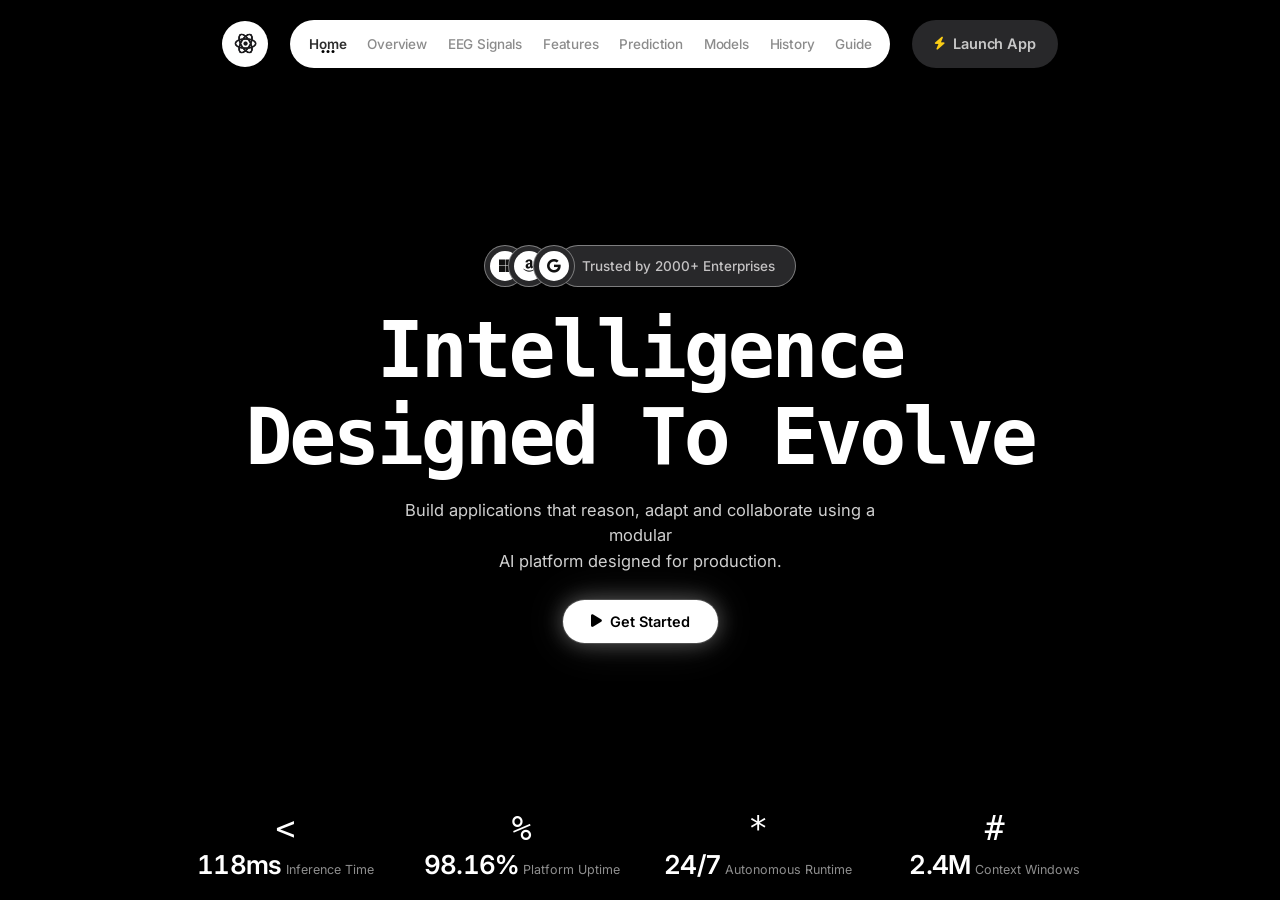
==== commit ea4d4197: "feat: complete professional UI/UX design integration with SVG boxplots, EEG waveform sweep, radial g" ====
--- a/web/index.html
+++ b/web/index.html
@@ -12,7 +12,7 @@
     <link rel="preconnect" href="https://fonts.googleapis.com" />
     <link rel="preconnect" href="https://fonts.gstatic.com" crossorigin />
     <link
-      href="https://fonts.googleapis.com/css2?family=Inter:wght@400;500;600;700&display=swap"
+      href="https://fonts.googleapis.com/css2?family=Inter:wght@400;500;600;700;800&display=swap"
       rel="stylesheet"
     />
 
@@ -53,7 +53,7 @@
         <a href="#" class="logo-btn" id="logo-btn" aria-label="Homepage">
           <img
             src="assets/logo.webp"
-            alt=""
+            alt="Brand Logo"
             width="52"
             height="52"
             class="logo-img"
@@ -73,7 +73,9 @@
         </nav>
 
         <!-- Desktop Sign In / Launch Button -->
-        <a href="#prediction" class="signin-btn desktop-signin" id="header-cta-btn">Launch App</a>
+        <a href="#prediction" class="signin-btn desktop-signin" id="header-cta-btn">
+          <i class="fa-solid fa-bolt"></i> Launch App
+        </a>
 
         <!-- Mobile Menu Toggle Button -->
         <button
@@ -149,7 +151,7 @@
           <!-- CTA Button -->
           <div class="cta-wrap">
             <button type="button" class="cta-btn anim" id="hero-get-started-btn" style="--d: 0.4s">
-              Get Started
+              <i class="fa-solid fa-play"></i> Get Started
             </button>
           </div>
         </main>
@@ -227,14 +229,14 @@
               </button>
             </div>
             <button type="button" class="back-hero-btn" id="back-hero-btn">
-              <i class="fa-solid fa-arrow-left"></i> Landing Page
+              <i class="fa-solid fa-arrow-left"></i> Back to Hero
             </button>
           </div>
 
           <!-- Academic Disclaimer Banner -->
           <div class="app-disclaimer">
             <i class="fa-solid fa-triangle-exclamation"></i>
-            <span><strong>Research Prototype Only:</strong> This system is an explainable educational AI prototype using public anonymized EEG data (OpenNeuro ds007169). It is <strong>NOT</strong> a medical or psychological diagnostic system.</span>
+            <span><strong>Academic Research Prototype:</strong> This platform demonstrates interpretable EEG cognitive load estimation using public anonymized data (OpenNeuro ds007169). It is <strong>NOT</strong> a medical or clinical diagnostic system.</span>
           </div>
 
           <!-- TAB 1: OVERVIEW -->
@@ -243,54 +245,54 @@
               <div class="glass-card stat-metric-card">
                 <div class="card-label">Dataset ID</div>
                 <div class="card-val" id="ov-dataset-id">ds007169</div>
-                <div class="card-sub">OpenNeuro Public EEG</div>
+                <div class="card-sub"><i class="fa-solid fa-database"></i> OpenNeuro Public EEG</div>
               </div>
               <div class="glass-card stat-metric-card">
                 <div class="card-label">Subjects</div>
                 <div class="card-val" id="ov-subjects">18</div>
-                <div class="card-sub">Preprocessed recordings</div>
+                <div class="card-sub"><i class="fa-solid fa-users"></i> Preprocessed subjects</div>
               </div>
               <div class="glass-card stat-metric-card">
                 <div class="card-label">EEG Channels</div>
                 <div class="card-val" id="ov-channels">19</div>
-                <div class="card-sub">10–20 Montage @ 250 Hz</div>
+                <div class="card-sub"><i class="fa-solid fa-network-wired"></i> 10–20 Montage @ 250 Hz</div>
               </div>
               <div class="glass-card stat-metric-card">
                 <div class="card-label">Extracted Windows</div>
                 <div class="card-val" id="ov-windows">1,046</div>
-                <div class="card-sub">4s sliding segments</div>
+                <div class="card-sub"><i class="fa-solid fa-layer-group"></i> 4s sliding segments</div>
               </div>
             </div>
 
             <div class="overview-split-row">
               <div class="glass-card overview-card">
                 <div class="section-title-wrap">
-                  <span class="badge-dot-matrix">PIPELINE ARCHITECTURE</span>
-                  <h3>Signal to Decision Flow</h3>
+                  <span class="badge-dot-matrix">END-TO-END METHODOLOGY</span>
+                  <h3>Signal to Decision Pipeline</h3>
                 </div>
                 <div class="pipeline-steps-list">
                   <div class="pipe-step">
                     <span class="step-num">01</span>
-                    <div><strong>Raw EEG Ingestion</strong>: 18 subjects in BrainVision format.</div>
+                    <div><strong>Raw EEG Ingestion</strong>: 18 subjects in BrainVision format (`.vhdr`, `.eeg`).</div>
                   </div>
                   <div class="pipe-step">
                     <span class="step-num">02</span>
-                    <div><strong>Preprocessing</strong>: 1–40 Hz bandpass, 50 Hz notch, average reference.</div>
+                    <div><strong>Preprocessing</strong>: 1–40 Hz bandpass filter, 50 Hz notch, average reference.</div>
                   </div>
                   <div class="pipe-step">
                     <span class="step-num">03</span>
-                    <div><strong>Feature Extraction</strong>: Theta/Alpha/Beta powers, TAR, TBR, BAR, Entropies.</div>
+                    <div><strong>Segmentation & Features</strong>: 4s sliding windows (2s overlap), 17 spectral & entropy features.</div>
                   </div>
                   <div class="pipe-step">
                     <span class="step-num">04</span>
-                    <div><strong>Fuzzy Inference & RF</strong>: 13 Mamdani rules + 100-tree RF baseline.</div>
+                    <div><strong>Fuzzy Inference & RF</strong>: 13 transparent Mamdani rules + 100-tree Random Forest baseline.</div>
                   </div>
                 </div>
               </div>
 
               <div class="glass-card overview-card">
                 <div class="section-title-wrap">
-                  <span class="badge-dot-matrix">5-FOLD SUBJECT-WISE BENCHMARK</span>
+                  <span class="badge-dot-matrix">SUBJECT-WISE BENCHMARK</span>
                   <h3>Model Performance Summary</h3>
                 </div>
                 <table class="styled-table" id="ov-metrics-table">
@@ -317,7 +319,7 @@
                     </tr>
                   </tbody>
                 </table>
-                <div class="table-note">*Evaluated via strict StratifiedGroupKFold subject-wise cross-validation (zero data leakage).</div>
+                <div class="table-note">*Evaluated via strict 5-fold StratifiedGroupKFold subject-wise cross-validation (zero data leakage).</div>
               </div>
             </div>
           </div>
@@ -327,11 +329,11 @@
             <div class="glass-card">
               <div class="signals-header-controls">
                 <div>
-                  <span class="badge-dot-matrix">LIVE SIGNAL VIEWER</span>
-                  <h3>Preprocessed Multi-Channel EEG Signals</h3>
+                  <span class="badge-dot-matrix">MULTI-CHANNEL SIGNAL VIEWER</span>
+                  <h3>Preprocessed EEG Waveforms & Power Spectrum</h3>
                 </div>
                 <div class="signals-controls-group">
-                  <label for="signal-subject-select">Subject:</label>
+                  <label for="signal-subject-select"><i class="fa-solid fa-user"></i> Subject:</label>
                   <select id="signal-subject-select" class="styled-select">
                     <option value="sub-001">sub-001</option>
                     <option value="sub-002">sub-002</option>
@@ -339,43 +341,75 @@
                     <option value="sub-004">sub-004</option>
                     <option value="sub-005">sub-005</option>
                   </select>
-                  <label for="signal-time-slider">Time:</label>
-                  <input type="range" id="signal-time-slider" min="0" max="60" step="2" value="0" />
-                  <span id="signal-time-val" class="pill-badge">0.0s – 4.0s</span>
+
+                  <label for="signal-gain-select"><i class="fa-solid fa-up-down"></i> Gain:</label>
+                  <select id="signal-gain-select" class="styled-select">
+                    <option value="0.5">0.5x</option>
+                    <option value="1.0" selected>1.0x</option>
+                    <option value="2.0">2.0x</option>
+                    <option value="4.0">4.0x</option>
+                  </select>
+
+                  <button type="button" class="styled-btn" id="btn-play-signal">
+                    <i class="fa-solid fa-play" id="play-icon"></i> <span id="play-text">Sweep</span>
+                  </button>
+
                   <button type="button" class="styled-btn" id="btn-load-signal">
-                    <i class="fa-solid fa-rotate"></i> Load Signal
+                    <i class="fa-solid fa-rotate"></i> Reload
                   </button>
                 </div>
               </div>
 
-              <!-- Multi-channel Waveform Canvas -->
+              <!-- Time Slider Control -->
+              <div class="signal-slider-row">
+                <span class="slider-label">Timeline Offset:</span>
+                <input type="range" id="signal-time-slider" min="0" max="60" step="1" value="0" />
+                <span id="signal-time-val" class="pill-badge">0.0s – 4.0s</span>
+              </div>
+
+              <!-- High-Definition Multi-channel Waveform Canvas -->
               <div class="waveform-container">
-                <canvas id="waveform-canvas" width="900" height="320"></canvas>
+                <canvas id="waveform-canvas" width="940" height="340"></canvas>
               </div>
 
               <!-- PSD Band Power Decomposition -->
               <div class="psd-section-row">
                 <div class="psd-box">
-                  <h4>Spectral Band Power Breakdown</h4>
+                  <div class="psd-header">
+                    <h4><i class="fa-solid fa-chart-pie"></i> Spectral Band Power Distribution (Welch PSD)</h4>
+                    <span class="badge-dot-matrix">1–30 Hz</span>
+                  </div>
                   <div class="band-bars-grid">
                     <div class="band-bar-item">
-                      <span class="band-name">Delta (1–4 Hz)</span>
-                      <div class="progress-bar-bg"><div class="progress-bar-fill" id="bar-delta" style="width: 25%;"></div></div>
+                      <div class="band-title-row">
+                        <span class="band-dot" style="background:#60a5fa;"></span>
+                        <span class="band-name">Delta (1–4 Hz)</span>
+                      </div>
+                      <div class="progress-bar-bg"><div class="progress-bar-fill" id="bar-delta" style="width: 25%; background:#60a5fa;"></div></div>
                       <span class="band-pct" id="pct-delta">25.0%</span>
                     </div>
                     <div class="band-bar-item">
-                      <span class="band-name">Theta (4–8 Hz)</span>
-                      <div class="progress-bar-bg"><div class="progress-bar-fill" id="bar-theta" style="width: 30%;"></div></div>
+                      <div class="band-title-row">
+                        <span class="band-dot" style="background:#34d399;"></span>
+                        <span class="band-name">Theta (4–8 Hz)</span>
+                      </div>
+                      <div class="progress-bar-bg"><div class="progress-bar-fill" id="bar-theta" style="width: 30%; background:#34d399;"></div></div>
                       <span class="band-pct" id="pct-theta">30.0%</span>
                     </div>
                     <div class="band-bar-item">
-                      <span class="band-name">Alpha (8–13 Hz)</span>
-                      <div class="progress-bar-bg"><div class="progress-bar-fill" id="bar-alpha" style="width: 32%;"></div></div>
+                      <div class="band-title-row">
+                        <span class="band-dot" style="background:#facc15;"></span>
+                        <span class="band-name">Alpha (8–13 Hz)</span>
+                      </div>
+                      <div class="progress-bar-bg"><div class="progress-bar-fill" id="bar-alpha" style="width: 32%; background:#facc15;"></div></div>
                       <span class="band-pct" id="pct-alpha">32.0%</span>
                     </div>
                     <div class="band-bar-item">
-                      <span class="band-name">Beta (13–30 Hz)</span>
-                      <div class="progress-bar-bg"><div class="progress-bar-fill" id="bar-beta" style="width: 13%;"></div></div>
+                      <div class="band-title-row">
+                        <span class="band-dot" style="background:#f87171;"></span>
+                        <span class="band-name">Beta (13–30 Hz)</span>
+                      </div>
+                      <div class="progress-bar-bg"><div class="progress-bar-fill" id="bar-beta" style="width: 13%; background:#f87171;"></div></div>
                       <span class="band-pct" id="pct-beta">13.0%</span>
                     </div>
                   </div>
@@ -389,11 +423,11 @@
             <div class="glass-card">
               <div class="signals-header-controls">
                 <div>
-                  <span class="badge-dot-matrix">FEATURE SPACE</span>
-                  <h3>Kruskal-Wallis ANOVA & Mutual Information</h3>
+                  <span class="badge-dot-matrix">FEATURE EXPLORER & ANOVA</span>
+                  <h3>Class Distributions & Mutual Information</h3>
                 </div>
                 <div class="signals-controls-group">
-                  <label for="feature-select-dropdown">Feature:</label>
+                  <label for="feature-select-dropdown"><i class="fa-solid fa-filter"></i> Select Feature:</label>
                   <select id="feature-select-dropdown" class="styled-select">
                     <option value="alpha_relative">alpha_relative</option>
                     <option value="theta_alpha_ratio">theta_alpha_ratio</option>
@@ -407,9 +441,19 @@
               </div>
 
               <div class="feature-analysis-grid">
-                <!-- Class Distribution Boxplot Card -->
+                <!-- Graphical Boxplot Card -->
                 <div class="feature-box-card">
-                  <h4>Feature Distribution across Cognitive Load Classes</h4>
+                  <div class="card-top-header">
+                    <h4><i class="fa-solid fa-chart-simple"></i> Graphical Boxplot Across Classes</h4>
+                    <span class="pill-badge" id="boxplot-feat-title">alpha_relative</span>
+                  </div>
+
+                  <!-- SVG Graphical Boxplot Visualizer -->
+                  <div class="svg-boxplot-wrapper">
+                    <svg id="svg-boxplot" width="100%" height="220" viewBox="0 0 480 220"></svg>
+                  </div>
+
+                  <!-- Numerical Metrics Row -->
                   <div class="boxplot-container" id="boxplot-display">
                     <div class="box-stat-col" id="box-low">
                       <div class="box-badge box-low-badge">LOW</div>
@@ -431,13 +475,12 @@
 
                 <!-- Top Feature Importance Ranking -->
                 <div class="feature-box-card">
-                  <h4>Top Ranked Predictive Features</h4>
+                  <div class="card-top-header">
+                    <h4><i class="fa-solid fa-ranking-star"></i> Feature Importance Ranking (Mutual Information)</h4>
+                    <span class="pill-badge">Top 5</span>
+                  </div>
                   <div class="importance-list" id="importance-list-container">
-                    <div class="imp-item"><span>alpha_relative</span><span class="imp-score">MI: 0.0482</span></div>
-                    <div class="imp-item"><span>theta_alpha_ratio</span><span class="imp-score">MI: 0.0415</span></div>
-                    <div class="imp-item"><span>beta_alpha_ratio</span><span class="imp-score">MI: 0.0398</span></div>
-                    <div class="imp-item"><span>theta_relative</span><span class="imp-score">MI: 0.0354</span></div>
-                    <div class="imp-item"><span>alpha_power</span><span class="imp-score">MI: 0.0310</span></div>
+                    <!-- Populated dynamically via JS -->
                   </div>
                 </div>
               </div>
@@ -448,8 +491,8 @@
           <div class="app-tab-content" id="tab-prediction">
             <div class="glass-card">
               <div class="section-title-wrap">
-                <span class="badge-dot-matrix">DUAL-MODEL PREDICTION ENGINE</span>
-                <h3>Live Cognitive Load Inference & Fuzzy Explanation</h3>
+                <span class="badge-dot-matrix">DUAL-MODEL INFERENCE ENGINE</span>
+                <h3>Cognitive Load Classification & Linguistic Explanation</h3>
               </div>
 
               <!-- Mode Switcher -->
@@ -466,9 +509,7 @@
                 <!-- Dataset Sample Picker Controls -->
                 <div class="dataset-picker-controls" id="dataset-picker-controls">
                   <select id="dataset-window-select" class="styled-select">
-                    <option value="sub-001_0">sub-001 — Window 0 (Label: LOW)</option>
-                    <option value="sub-002_14">sub-002 — Window 14 (Label: MODERATE)</option>
-                    <option value="sub-003_28">sub-003 — Window 28 (Label: HIGH)</option>
+                    <!-- Loaded dynamically -->
                   </select>
                 </div>
               </div>
@@ -477,21 +518,21 @@
               <div class="manual-sliders-grid" id="manual-sliders-grid" hidden>
                 <div class="slider-group">
                   <div class="slider-label-row">
-                    <label for="sl-alpha">alpha_relative</label>
+                    <label for="sl-alpha">alpha_relative (Parietal Alpha)</label>
                     <span class="slider-val" id="sl-val-alpha">0.28</span>
                   </div>
                   <input type="range" id="sl-alpha" min="0.05" max="0.60" step="0.01" value="0.28" />
                 </div>
                 <div class="slider-group">
                   <div class="slider-label-row">
-                    <label for="sl-tar">theta_alpha_ratio</label>
+                    <label for="sl-tar">theta_alpha_ratio (TAR)</label>
                     <span class="slider-val" id="sl-val-tar">1.40</span>
                   </div>
                   <input type="range" id="sl-tar" min="0.20" max="3.50" step="0.05" value="1.40" />
                 </div>
                 <div class="slider-group">
                   <div class="slider-label-row">
-                    <label for="sl-bar">beta_alpha_ratio</label>
+                    <label for="sl-bar">beta_alpha_ratio (BAR)</label>
                     <span class="slider-val" id="sl-val-bar">1.30</span>
                   </div>
                   <input type="range" id="sl-bar" min="0.20" max="3.50" step="0.05" value="1.30" />
@@ -517,24 +558,36 @@
                 <!-- Fuzzy Mamdani Output Card -->
                 <div class="glass-card pred-result-card" id="card-fuzzy-result">
                   <div class="pred-card-header">
-                    <span class="badge-dot-matrix">100% EXPLAINABLE</span>
-                    <h4>Fuzzy Mamdani Classifier</h4>
-                  </div>
+                    <div>
+                      <span class="badge-dot-matrix">100% EXPLAINABLE WHITE-BOX</span>
+                      <h4>Fuzzy Mamdani Classifier</h4>
+                    </div>
+                    <span class="pill-badge" id="fuzzy-score-pill">Score: 51.4</span>
+                  </div>
+
+                  <!-- Radial Speedometer Gauge -->
+                  <div class="gauge-container">
+                    <svg id="fuzzy-gauge-svg" width="160" height="100" viewBox="0 0 160 100">
+                      <path d="M 20 85 A 60 60 0 0 1 140 85" fill="none" stroke="rgba(255,255,255,0.1)" stroke-width="12" stroke-linecap="round"/>
+                      <path id="gauge-arc" d="M 20 85 A 60 60 0 0 1 140 85" fill="none" stroke="#f6d86d" stroke-width="12" stroke-linecap="round" stroke-dasharray="188.5" stroke-dashoffset="94.2"/>
+                      <text x="80" y="80" text-anchor="middle" font-family="Inter, sans-serif" font-weight="800" font-size="22" fill="#ffffff" id="gauge-score-text">51.4</text>
+                    </svg>
+                  </div>
+
                   <div class="pred-class-banner class-MODERATE" id="fuzzy-class-banner">MODERATE</div>
                   <div class="pred-metrics-row">
-                    <div>Fuzzy Score: <strong id="fuzzy-score-val">51.4 / 100</strong></div>
                     <div>Confidence: <strong id="fuzzy-conf-val">86.2%</strong></div>
+                    <div>True Label: <strong id="true-label-val">MODERATE</strong></div>
                   </div>
 
                   <!-- Memberships Breakdown -->
                   <div class="memberships-list" id="fuzzy-memberships-list">
-                    <div class="mem-item"><strong>alpha_relative</strong>: LOW=0.08, MED=0.88, HIGH=0.04 → <span>MEDIUM</span></div>
-                    <div class="mem-item"><strong>theta_alpha_ratio</strong>: LOW=0.12, MED=0.82, HIGH=0.06 → <span>MEDIUM</span></div>
+                    <!-- Populated via JS -->
                   </div>
 
                   <!-- Activated Rules Box -->
                   <div class="activated-rules-box" id="fuzzy-rules-box">
-                    <div class="act-rule-title"><i class="fa-solid fa-code-fork"></i> Activated Linguistic Rules:</div>
+                    <div class="act-rule-title"><i class="fa-solid fa-code-fork"></i> Activated Linguistic Rule:</div>
                     <div class="act-rule-item" id="act-rule-text">Rule 04 (strength=0.82): IF Alpha is Medium AND Theta/Alpha is Medium THEN Workload is MODERATE</div>
                   </div>
                 </div>
@@ -542,35 +595,45 @@
                 <!-- Random Forest Baseline Output Card -->
                 <div class="glass-card pred-result-card" id="card-rf-result">
                   <div class="pred-card-header">
-                    <span class="badge-dot-matrix">ENSEMBLE BASELINE</span>
-                    <h4>Random Forest Classifier</h4>
-                  </div>
+                    <div>
+                      <span class="badge-dot-matrix">STATISTICAL ENSEMBLE</span>
+                      <h4>Random Forest Classifier</h4>
+                    </div>
+                    <span class="pill-badge" id="rf-conf-pill">Conf: 74.5%</span>
+                  </div>
+
+                  <!-- 2D Decision Space Scatterplot -->
+                  <div class="decision-map-box">
+                    <div class="decision-map-header">
+                      <span><i class="fa-solid fa-crosshairs"></i> 2D Decision Space Location</span>
+                      <span class="badge-dot-matrix">TAR vs Alpha</span>
+                    </div>
+                    <canvas id="decision-space-canvas" width="400" height="150"></canvas>
+                  </div>
+
                   <div class="pred-class-banner class-MODERATE" id="rf-class-banner">MODERATE</div>
-                  <div class="pred-metrics-row">
-                    <div>Model Confidence: <strong id="rf-conf-val">74.5%</strong></div>
-                  </div>
 
                   <!-- Probabilities -->
                   <div class="rf-prob-bars">
                     <div class="rf-prob-item">
                       <span>LOW</span>
-                      <div class="progress-bar-bg"><div class="progress-bar-fill" id="rf-bar-low" style="width: 15%;"></div></div>
+                      <div class="progress-bar-bg"><div class="progress-bar-fill" id="rf-bar-low" style="width: 15%; background:#60a5fa;"></div></div>
                       <span id="rf-val-low">15.0%</span>
                     </div>
                     <div class="rf-prob-item">
                       <span>MODERATE</span>
-                      <div class="progress-bar-bg"><div class="progress-bar-fill" id="rf-bar-mod" style="width: 74%;"></div></div>
+                      <div class="progress-bar-bg"><div class="progress-bar-fill" id="rf-bar-mod" style="width: 74%; background:#facc15;"></div></div>
                       <span id="rf-val-mod">74.5%</span>
                     </div>
                     <div class="rf-prob-item">
                       <span>HIGH</span>
-                      <div class="progress-bar-bg"><div class="progress-bar-fill" id="rf-bar-high" style="width: 10%;"></div></div>
+                      <div class="progress-bar-bg"><div class="progress-bar-fill" id="rf-bar-high" style="width: 10%; background:#f87171;"></div></div>
                       <span id="rf-val-high">10.5%</span>
                     </div>
                   </div>
 
                   <div class="rf-note">
-                    <i class="fa-solid fa-info-circle"></i> Random Forest acts as a black-box baseline without linguistic rule explanations.
+                    <i class="fa-solid fa-circle-info"></i> Random Forest achieves higher accuracy (38.0%) as a black box, while Fuzzy Mamdani provides 100% linguistic interpretability.
                   </div>
                 </div>
               </div>
@@ -581,8 +644,8 @@
           <div class="app-tab-content" id="tab-models">
             <div class="glass-card">
               <div class="section-title-wrap">
-                <span class="badge-dot-matrix">CROSS-VALIDATION BENCHMARKS</span>
-                <h3>Fuzzy Classifier vs. Random Forest</h3>
+                <span class="badge-dot-matrix">BENCHMARK COMPARISON</span>
+                <h3>Fuzzy Mamdani Classifier vs. Random Forest</h3>
               </div>
 
               <table class="styled-table" id="full-model-comparison-table">
@@ -605,7 +668,7 @@
                     <td>0.333</td>
                     <td>0.333</td>
                     <td>0.154</td>
-                    <td><span class="pill-badge" style="background:#2E86AB; color:#fff;">100% Transparent</span></td>
+                    <td><span class="pill-badge" style="background:#1a4e6e; color:#7ecef4;">100% White-Box Rules</span></td>
                   </tr>
                   <tr>
                     <td><strong>Random Forest Baseline</strong></td>
@@ -621,13 +684,12 @@
 
               <!-- Fuzzy Rules Reference Table -->
               <div style="margin-top: 24px;">
-                <h4>Mamdani Fuzzy Linguistic Rules Database (13 Rules)</h4>
+                <div class="signals-header-controls">
+                  <h4><i class="fa-solid fa-list-ol"></i> Mamdani Fuzzy Linguistic Rules Database (13 Rules)</h4>
+                  <span class="badge-dot-matrix">Data-Driven Rules</span>
+                </div>
                 <div class="rules-table-container" id="fuzzy-rules-container">
-                  <div class="rule-row-item"><span class="rule-id">Rule 01</span><span>IF alpha_relative is LOW AND theta_alpha_ratio is HIGH THEN Workload is HIGH</span></div>
-                  <div class="rule-row-item"><span class="rule-id">Rule 02</span><span>IF alpha_relative is HIGH AND theta_alpha_ratio is LOW THEN Workload is LOW</span></div>
-                  <div class="rule-row-item"><span class="rule-id">Rule 03</span><span>IF alpha_relative is MEDIUM AND theta_alpha_ratio is MEDIUM THEN Workload is MODERATE</span></div>
-                  <div class="rule-row-item"><span class="rule-id">Rule 04</span><span>IF beta_alpha_ratio is HIGH THEN Workload is HIGH</span></div>
-                  <div class="rule-row-item"><span class="rule-id">Rule 05</span><span>IF spectral_entropy is HIGH THEN Workload is HIGH</span></div>
+                  <!-- All 13 Rules dynamically populated -->
                 </div>
               </div>
             </div>
@@ -639,11 +701,15 @@
               <div class="signals-header-controls">
                 <div>
                   <span class="badge-dot-matrix">SQLITE DATABASE LOGS</span>
-                  <h3>Historical Experiment Runs (data/eeg_project.db)</h3>
-                </div>
-                <div>
+                  <h3>Historical Experiment Runs (`data/eeg_project.db`)</h3>
+                </div>
+                <div class="signals-controls-group">
+                  <input type="text" id="history-search-input" class="styled-select" placeholder="Search runs..." />
+                  <button type="button" class="styled-btn" id="btn-export-history-csv">
+                    <i class="fa-solid fa-file-csv"></i> Export CSV
+                  </button>
                   <button type="button" class="styled-btn" id="btn-refresh-history">
-                    <i class="fa-solid fa-arrows-rotate"></i> Refresh Database
+                    <i class="fa-solid fa-arrows-rotate"></i> Refresh
                   </button>
                 </div>
               </div>
@@ -675,30 +741,23 @@
           <div class="app-tab-content" id="tab-guide">
             <div class="glass-card">
               <div class="section-title-wrap">
-                <span class="badge-dot-matrix">SCIENTIFIC METHODOLOGY & VIVA PREPARATION</span>
-                <h3>Project Architecture & 20 Viva Talking Points</h3>
-              </div>
-
-              <div class="guide-grid">
-                <div class="guide-item">
-                  <h4>1. Why use Fuzzy Logic for Cognitive Workload?</h4>
-                  <p>Unlike black-box deep learning, Fuzzy Mamdani inference provides 100% linguistic transparency (e.g., <em>"IF Alpha power is LOW AND Theta/Alpha Ratio is HIGH THEN Workload is HIGH"</em>), allowing clinicians and engineers to understand the exact physiological reasoning behind every classification.</p>
-                </div>
-
-                <div class="guide-item">
-                  <h4>2. Why use Subject-Wise Cross-Validation (StratifiedGroupKFold)?</h4>
-                  <p>Random train/test splits leak individual subject brain signatures, causing artificial over-optimism (>90% accuracy). Subject-wise CV ensures subjects in the test set were never seen during training, validating true generalization across people.</p>
-                </div>
-
-                <div class="guide-item">
-                  <h4>3. What is the physiological role of Theta & Alpha Ratios?</h4>
-                  <p>Increased mental workload increases frontal theta power (working memory demand) and suppresses parietal alpha power (cortical activation/desynchronization). Thus, the Theta/Alpha Ratio (TAR) is a well-established physiological indicator of cognitive load.</p>
-                </div>
-
-                <div class="guide-item">
-                  <h4>4. How does the system handle signal artifacts?</h4>
-                  <p>Raw EEG signals are bandpass-filtered (1–40 Hz), notch-filtered at 50 Hz (power line interference), re-referenced to average, and windowed with amplitude thresholding (&plusmn;150 &mu;V) to eliminate ocular and myogenic artifacts.</p>
-                </div>
+                <span class="badge-dot-matrix">VIVA DEFENSE & ACADEMIC GUIDE</span>
+                <h3>Interactive Viva Questions & Methodological Flow</h3>
+              </div>
+
+              <div class="viva-filter-row">
+                <input type="text" id="viva-search-input" class="styled-select" placeholder="Search viva questions..." />
+                <div class="viva-tags-group">
+                  <button type="button" class="viva-tag-btn active" data-viva-tag="all">All (20)</button>
+                  <button type="button" class="viva-tag-btn" data-viva-tag="fuzzy">Fuzzy Logic</button>
+                  <button type="button" class="viva-tag-btn" data-viva-tag="cv">Cross-Validation</button>
+                  <button type="button" class="viva-tag-btn" data-viva-tag="eeg">EEG Signal</button>
+                  <button type="button" class="viva-tag-btn" data-viva-tag="ethics">Ethics</button>
+                </div>
+              </div>
+
+              <div class="accordion-container" id="viva-accordion-container">
+                <!-- Populated via JS -->
               </div>
             </div>
           </div>
--- a/web/styles.css
+++ b/web/styles.css
@@ -25,11 +25,15 @@
   --trust-bg: #28282a;
   --trust-border: rgba(255, 255, 255, 0.4);
   --trust-text: #c4c2c3;
-  --font-sans: "Inter", "Segoe UI", system-ui, sans-serif;
+  --font-sans: "Inter", -apple-system, BlinkMacSystemFont, "Segoe UI", Roboto, sans-serif;
   --font-display: "BubbledotICG-FinePos", "Geist Pixel Circle", monospace;
   --trust-size: clamp(36px, 4.5vw, 42px);
-  --card-bg: rgba(20, 20, 24, 0.75);
+  --card-bg: rgba(18, 18, 22, 0.82);
   --border-color: rgba(255, 255, 255, 0.12);
+  --glow-blue: rgba(126, 206, 244, 0.25);
+  --color-low: #60a5fa;
+  --color-mod: #facc15;
+  --color-high: #f87171;
 }
 
 /* --------------------------------------------------------------------------
@@ -107,7 +111,7 @@
   width: 100%;
   height: 100vh;
   height: 100dvh;
-  padding: clamp(16px, 2.4vh, 28px) clamp(14px, 3vw, 32px);
+  padding: clamp(14px, 2.2vh, 26px) clamp(14px, 3vw, 32px);
   overflow: hidden;
 }
 
@@ -132,7 +136,7 @@
   align-items: center;
   justify-content: center;
   width: 100%;
-  max-width: 820px;
+  max-width: 840px;
   gap: clamp(14px, 2vw, 22px);
   flex-shrink: 0;
   animation: slideDown 0.7s cubic-bezier(0.22, 1, 0.36, 1) both;
@@ -162,11 +166,11 @@
   place-items: center;
   flex-shrink: 0;
   cursor: pointer;
-  transition: transform 0.25s ease;
+  transition: transform 0.25s cubic-bezier(0.22, 1, 0.36, 1);
 }
 
 .logo-btn:hover {
-  transform: scale(1.04);
+  transform: scale(1.06);
 }
 
 .logo-img {
@@ -183,7 +187,7 @@
   justify-content: space-evenly;
   background: #ffffff;
   height: clamp(44px, 5.2vw, 48px);
-  max-width: 580px;
+  max-width: 600px;
   flex: 1;
   padding: 4px 8px;
   border-radius: 999px;
@@ -194,10 +198,10 @@
   position: relative;
   font-family: var(--font-sans);
   font-weight: 500;
-  font-size: clamp(12px, 1.2vw, 14px);
+  font-size: clamp(12px, 1.2vw, 13.5px);
   letter-spacing: -0.01em;
   color: var(--nav-text);
-  opacity: 0.5;
+  opacity: 0.55;
   padding: 6px 10px;
   transition: opacity 0.2s ease, transform 0.2s ease;
   display: inline-flex;
@@ -207,11 +211,12 @@
 }
 
 .nav-link:hover {
-  opacity: 0.75;
+  opacity: 0.85;
 }
 
 .nav-link.active {
   opacity: 1;
+  font-weight: 600;
 }
 
 .nav-link.active::after {
@@ -231,6 +236,7 @@
 .signin-btn {
   display: inline-flex;
   align-items: center;
+  gap: 8px;
   justify-content: center;
   background: var(--pill-dark);
   color: var(--sign-in-text);
@@ -238,17 +244,19 @@
   padding: 0 clamp(16px, 2vw, 22px);
   border-radius: 999px;
   box-shadow: var(--nav-shadow);
-  font-weight: 500;
-  font-size: clamp(13px, 1.4vw, 15px);
+  font-weight: 600;
+  font-size: clamp(13px, 1.4vw, 14.5px);
   letter-spacing: -0.01em;
   flex-shrink: 0;
-  transition: background-color 0.25s ease, color 0.25s ease, transform 0.25s ease;
-}
-
+  transition: all 0.25s ease;
+}
+
+.signin-btn i { color: #facc15; font-size: 13px; }
 .signin-btn:hover {
   background: #323234;
   color: #ffffff;
   transform: translateY(-1px);
+  box-shadow: 0 6px 20px rgba(250, 204, 21, 0.2);
 }
 
 .mobile-only {
@@ -274,7 +282,7 @@
   display: inline-flex;
   align-items: center;
   justify-content: center;
-  margin-bottom: clamp(16px, 2.5vh, 26px);
+  margin-bottom: clamp(14px, 2.2vh, 24px);
 }
 
 .avatar-ring {
@@ -337,7 +345,7 @@
 .headline {
   font-family: var(--font-display);
   color: #ffffff;
-  font-size: clamp(28px, 6.2vw, 80px);
+  font-size: clamp(28px, 6.2vw, 78px);
   line-height: 1.12;
   letter-spacing: -0.04em;
   text-align: center;
@@ -362,10 +370,10 @@
 }
 
 .subhead {
-  max-width: min(500px, 92%);
-  font-size: clamp(calc(13.5px + 2pt), calc(1.55vw + 2pt), calc(16.5px + 2pt));
+  max-width: min(520px, 92%);
+  font-size: clamp(14px, 1.6vw, 16.5px);
   color: #d0d0d0;
-  opacity: 0.8;
+  opacity: 0.85;
   line-height: 1.55;
   font-weight: 400;
   margin-bottom: clamp(18px, 2.8vh, 30px);
@@ -442,7 +450,7 @@
   font-family: var(--font-sans);
   color: #ffffff;
   font-size: clamp(18px, 2.2vw, 26px);
-  font-weight: 500;
+  font-weight: 600;
   letter-spacing: -0.025em;
   font-variant-numeric: tabular-nums;
   display: inline-flex;
@@ -451,7 +459,7 @@
   line-height: 1.2;
 }
 
-.stat-suffix { font-family: var(--font-sans); font-weight: 500; }
+.stat-suffix { font-family: var(--font-sans); font-weight: 600; }
 .stat-label {
   font-family: var(--font-sans);
   font-size: clamp(11px, 1.2vw, 12.5px);
@@ -470,31 +478,38 @@
   height: calc(100dvh - 90px);
   overflow-y: auto;
   padding-right: 6px;
-  padding-bottom: 40px;
+  padding-bottom: 50px;
   z-index: 2;
 }
 
 .app-wrapper::-webkit-scrollbar { width: 6px; }
-.app-wrapper::-webkit-scrollbar-thumb { background: rgba(255,255,255,0.2); border-radius: 4px; }
+.app-wrapper::-webkit-scrollbar-thumb { background: rgba(255,255,255,0.22); border-radius: 4px; }
+.app-wrapper::-webkit-scrollbar-track { background: rgba(0,0,0,0.2); }
 
 .app-sub-nav {
+  position: sticky;
+  top: 0;
   display: flex;
   align-items: center;
   justify-content: space-between;
   gap: 12px;
   flex-wrap: wrap;
   margin-bottom: 16px;
+  z-index: 30;
+  background: rgba(0, 0, 0, 0.4);
+  padding: 8px 0;
+  backdrop-filter: blur(10px);
 }
 
 .app-tabs-pill {
   display: flex;
   align-items: center;
   gap: 6px;
-  background: rgba(24, 24, 28, 0.85);
+  background: rgba(24, 24, 28, 0.9);
   border: 1px solid var(--border-color);
   padding: 4px;
   border-radius: 999px;
-  backdrop-filter: blur(12px);
+  backdrop-filter: blur(16px);
   overflow-x: auto;
 }
 
@@ -507,7 +522,7 @@
   font-weight: 500;
   padding: 8px 14px;
   border-radius: 999px;
-  transition: all 0.2s ease;
+  transition: all 0.2s cubic-bezier(0.22, 1, 0.36, 1);
   white-space: nowrap;
 }
 
@@ -520,7 +535,7 @@
   background: #ffffff;
   color: #000000;
   font-weight: 600;
-  box-shadow: 0 0 16px rgba(255,255,255,0.2);
+  box-shadow: 0 0 16px rgba(255,255,255,0.25);
 }
 
 .back-hero-btn {
@@ -540,6 +555,7 @@
 .back-hero-btn:hover {
   background: #323234;
   color: #ffffff;
+  transform: translateX(-2px);
 }
 
 .app-disclaimer {
@@ -562,7 +578,7 @@
 .app-tab-content.active { display: block; animation: tabIn 0.3s ease; }
 
 @keyframes tabIn {
-  from { opacity: 0; transform: translateY(10px); }
+  from { opacity: 0; transform: translateY(8px); }
   to { opacity: 1; transform: translateY(0); }
 }
 
@@ -572,9 +588,9 @@
   border: 1px solid var(--border-color);
   border-radius: 20px;
   padding: 22px 26px;
-  backdrop-filter: blur(16px);
-  -webkit-backdrop-filter: blur(16px);
-  box-shadow: 0 16px 40px rgba(0, 0, 0, 0.5);
+  backdrop-filter: blur(20px);
+  -webkit-backdrop-filter: blur(20px);
+  box-shadow: 0 16px 40px rgba(0, 0, 0, 0.55);
   margin-bottom: 20px;
 }
 
@@ -605,7 +621,7 @@
 
 .stat-metric-card .card-val {
   font-family: var(--font-sans);
-  font-size: 1.8rem;
+  font-size: 1.85rem;
   font-weight: 700;
   color: #ffffff;
   letter-spacing: -0.02em;
@@ -634,7 +650,7 @@
   display: flex;
   align-items: center;
   gap: 12px;
-  background: rgba(0,0,0,0.3);
+  background: rgba(0,0,0,0.35);
   padding: 10px 14px;
   border-radius: 10px;
   font-size: 13px;
@@ -660,7 +676,7 @@
   padding: 10px 12px;
   background: rgba(255, 255, 255, 0.04);
   color: var(--muted);
-  font-weight: 500;
+  font-weight: 600;
   border-bottom: 1px solid var(--border-color);
 }
 
@@ -671,7 +687,7 @@
 }
 
 .table-note {
-  font-size: 11px;
+  font-size: 11.5px;
   color: var(--muted);
   margin-top: 10px;
   font-style: italic;
@@ -684,7 +700,7 @@
   align-items: center;
   flex-wrap: wrap;
   gap: 14px;
-  margin-bottom: 16px;
+  margin-bottom: 14px;
 }
 
 .signals-controls-group {
@@ -696,7 +712,7 @@
 }
 
 .styled-select {
-  background: #1a1a1e;
+  background: #18181c;
   border: 1px solid var(--border-color);
   color: #ffffff;
   padding: 7px 12px;
@@ -706,12 +722,31 @@
   cursor: pointer;
 }
 
+.styled-select:focus {
+  outline: none;
+  border-color: rgba(255, 255, 255, 0.4);
+}
+
+.signal-slider-row {
+  display: flex;
+  align-items: center;
+  gap: 14px;
+  background: rgba(0, 0, 0, 0.3);
+  padding: 8px 14px;
+  border-radius: 10px;
+  margin-bottom: 14px;
+  font-size: 13px;
+}
+
+.slider-label { color: #c4c2c3; white-space: nowrap; }
+
 .pill-badge {
   background: rgba(255, 255, 255, 0.08);
-  padding: 5px 10px;
+  padding: 4px 10px;
   border-radius: 999px;
   font-size: 12px;
   font-weight: 500;
+  color: #ffffff;
 }
 
 .styled-btn {
@@ -724,15 +759,18 @@
   display: inline-flex;
   align-items: center;
   gap: 6px;
-  transition: transform 0.2s ease;
-}
-
-.styled-btn:hover { transform: scale(1.02); }
+  transition: transform 0.2s ease, background-color 0.2s ease;
+}
+
+.styled-btn:hover {
+  transform: scale(1.03);
+  background: #f0f0f0;
+}
 
 .waveform-container {
-  background: #0a0a0d;
+  background: #09090b;
   border: 1px solid var(--border-color);
-  border-radius: 12px;
+  border-radius: 14px;
   padding: 12px;
   margin-bottom: 18px;
   display: flex;
@@ -741,29 +779,35 @@
 
 #waveform-canvas {
   width: 100%;
-  max-width: 960px;
-  height: 300px;
+  max-width: 980px;
+  height: 320px;
   display: block;
 }
 
-.psd-box h4 { font-size: 14px; margin-bottom: 12px; }
+.psd-box { background: rgba(0, 0, 0, 0.3); border-radius: 12px; padding: 14px; }
+.psd-header { display: flex; justify-content: space-between; align-items: center; margin-bottom: 12px; }
+.psd-header h4 { font-size: 13.5px; }
+
 .band-bars-grid {
   display: grid;
   grid-template-columns: repeat(4, 1fr);
-  gap: 14px;
+  gap: 12px;
 }
 
 .band-bar-item {
-  background: rgba(0, 0, 0, 0.3);
+  background: rgba(255, 255, 255, 0.03);
   padding: 12px;
   border-radius: 10px;
   font-size: 12px;
 }
 
+.band-title-row { display: flex; align-items: center; gap: 6px; margin-bottom: 4px; }
+.band-dot { width: 8px; height: 8px; border-radius: 50%; display: inline-block; }
+
 .progress-bar-bg {
   width: 100%;
   height: 8px;
-  background: rgba(255, 255, 255, 0.1);
+  background: rgba(255, 255, 255, 0.08);
   border-radius: 4px;
   margin: 6px 0;
   overflow: hidden;
@@ -771,14 +815,14 @@
 
 .progress-bar-fill {
   height: 100%;
-  background: #7ecef4;
   border-radius: 4px;
-}
-
-/* Feature Space */
+  transition: width 0.4s ease;
+}
+
+/* Feature Space & Boxplot */
 .feature-analysis-grid {
   display: grid;
-  grid-template-columns: 1fr 1fr;
+  grid-template-columns: 1.1fr 0.9fr;
   gap: 18px;
   margin-top: 14px;
 }
@@ -790,45 +834,65 @@
   padding: 16px;
 }
 
-.feature-box-card h4 { font-size: 13.5px; margin-bottom: 14px; }
+.card-top-header {
+  display: flex;
+  justify-content: space-between;
+  align-items: center;
+  margin-bottom: 12px;
+}
+
+.card-top-header h4 { font-size: 13.5px; }
+
+.svg-boxplot-wrapper {
+  background: rgba(255, 255, 255, 0.02);
+  border-radius: 10px;
+  padding: 8px;
+  margin-bottom: 12px;
+  display: flex;
+  justify-content: center;
+}
+
 .boxplot-container {
   display: grid;
   grid-template-columns: repeat(3, 1fr);
-  gap: 12px;
+  gap: 10px;
 }
 
 .box-stat-col {
   background: rgba(255, 255, 255, 0.03);
   border-radius: 10px;
-  padding: 12px;
+  padding: 10px;
   text-align: center;
 }
 
 .box-badge {
   display: inline-block;
-  padding: 4px 10px;
+  padding: 3px 8px;
   border-radius: 6px;
   font-size: 11px;
   font-weight: 700;
-  margin-bottom: 8px;
+  margin-bottom: 6px;
 }
 
 .box-low-badge { background: #1a4e6e; color: #7ecef4; }
 .box-mod-badge { background: #6e5010; color: #f6d86d; }
 .box-high-badge { background: #6e1a1a; color: #f47a80; }
 
-.box-stat-text { font-size: 12px; color: #c4c2c3; margin-top: 4px; }
+.box-stat-text { font-size: 11.5px; color: #c4c2c3; margin-top: 3px; }
 .importance-list { display: flex; flex-direction: column; gap: 8px; }
 .imp-item {
   display: flex;
   justify-content: space-between;
+  align-items: center;
   background: rgba(255, 255, 255, 0.04);
-  padding: 8px 12px;
+  padding: 10px 14px;
   border-radius: 8px;
   font-size: 12.5px;
-}
-
-.imp-score { font-family: var(--font-display); color: #f6d86d; }
+  transition: transform 0.2s ease;
+}
+
+.imp-item:hover { transform: translateX(3px); background: rgba(255, 255, 255, 0.07); }
+.imp-score { font-family: var(--font-display); color: #f6d86d; font-size: 13px; }
 
 /* Prediction & Fuzzy */
 .pred-mode-row {
@@ -897,24 +961,33 @@
   gap: 12px;
 }
 
+.pred-card-header { display: flex; justify-content: space-between; align-items: flex-start; }
 .pred-card-header h4 { font-size: 1.1rem; color: #ffffff; }
+
+.gauge-container {
+  display: flex;
+  justify-content: center;
+  margin: 4px 0;
+}
+
 .pred-class-banner {
   text-align: center;
-  font-size: 2rem;
+  font-size: 1.9rem;
   font-weight: 800;
-  padding: 16px;
+  padding: 14px;
   border-radius: 12px;
   letter-spacing: 0.05em;
-}
-
-.class-LOW { background: rgba(26, 78, 110, 0.4); color: #7ecef4; border: 2px solid #2E86AB; }
-.class-MODERATE { background: rgba(110, 80, 16, 0.4); color: #f6d86d; border: 2px solid #F6AE2D; }
-.class-HIGH { background: rgba(110, 26, 26, 0.4); color: #f47a80; border: 2px solid #E84855; }
+  transition: all 0.3s ease;
+}
+
+.class-LOW { background: rgba(26, 78, 110, 0.4); color: #7ecef4; border: 2px solid #2E86AB; box-shadow: 0 0 20px rgba(46, 134, 171, 0.3); }
+.class-MODERATE { background: rgba(110, 80, 16, 0.4); color: #f6d86d; border: 2px solid #F6AE2D; box-shadow: 0 0 20px rgba(246, 174, 45, 0.3); }
+.class-HIGH { background: rgba(110, 26, 26, 0.4); color: #f47a80; border: 2px solid #E84855; box-shadow: 0 0 20px rgba(232, 72, 85, 0.3); }
 
 .pred-metrics-row {
   display: flex;
   justify-content: space-between;
-  font-size: 13px;
+  font-size: 12.5px;
   background: rgba(0,0,0,0.3);
   padding: 8px 12px;
   border-radius: 8px;
@@ -939,6 +1012,29 @@
 }
 
 .act-rule-title { font-weight: 600; color: #7ecef4; margin-bottom: 4px; }
+
+/* 2D Decision Space Canvas */
+.decision-map-box {
+  background: #0a0a0e;
+  border: 1px solid var(--border-color);
+  border-radius: 10px;
+  padding: 10px;
+}
+
+.decision-map-header {
+  display: flex;
+  justify-content: space-between;
+  font-size: 12px;
+  color: #c4c2c3;
+  margin-bottom: 6px;
+}
+
+#decision-space-canvas {
+  width: 100%;
+  height: 120px;
+  display: block;
+}
+
 .rf-prob-bars { display: flex; flex-direction: column; gap: 8px; font-size: 12px; }
 .rf-prob-item { display: grid; grid-template-columns: 80px 1fr 50px; align-items: center; gap: 10px; }
 .rf-note { font-size: 11.5px; color: var(--muted); margin-top: 6px; }
@@ -949,7 +1045,13 @@
   flex-direction: column;
   gap: 8px;
   margin-top: 12px;
-}
+  max-height: 280px;
+  overflow-y: auto;
+  padding-right: 6px;
+}
+
+.rules-table-container::-webkit-scrollbar { width: 4px; }
+.rules-table-container::-webkit-scrollbar-thumb { background: rgba(255,255,255,0.2); border-radius: 4px; }
 
 .rule-row-item {
   display: flex;
@@ -959,7 +1061,10 @@
   padding: 8px 12px;
   border-radius: 8px;
   font-size: 12.5px;
-}
+  transition: background-color 0.2s ease;
+}
+
+.rule-row-item:hover { background: rgba(255,255,255,0.06); }
 
 .rule-id {
   font-family: var(--font-display);
@@ -971,23 +1076,78 @@
 /* History Table */
 .history-table-container { overflow-x: auto; margin-top: 12px; }
 
-/* Guide Grid */
-.guide-grid {
-  display: grid;
-  grid-template-columns: 1fr 1fr;
-  gap: 16px;
-  margin-top: 16px;
-}
-
-.guide-item {
-  background: rgba(0,0,0,0.3);
+/* Viva Guide Filter & Accordion */
+.viva-filter-row {
+  display: flex;
+  justify-content: space-between;
+  align-items: center;
+  gap: 14px;
+  flex-wrap: wrap;
+  margin-bottom: 16px;
+}
+
+.viva-tags-group {
+  display: flex;
+  gap: 6px;
+  flex-wrap: wrap;
+}
+
+.viva-tag-btn {
+  background: rgba(255, 255, 255, 0.06);
+  color: #c4c2c3;
+  font-size: 12px;
+  padding: 5px 12px;
+  border-radius: 999px;
+  transition: all 0.2s ease;
+}
+
+.viva-tag-btn:hover, .viva-tag-btn.active {
+  background: #ffffff;
+  color: #000000;
+  font-weight: 600;
+}
+
+.accordion-container {
+  display: flex;
+  flex-direction: column;
+  gap: 10px;
+}
+
+.viva-item {
+  background: rgba(0, 0, 0, 0.3);
   border: 1px solid var(--border-color);
   border-radius: 12px;
-  padding: 16px;
-}
-
-.guide-item h4 { font-size: 13.5px; color: #7ecef4; margin-bottom: 8px; }
-.guide-item p { font-size: 12.5px; color: #d0d0d0; line-height: 1.5; }
+  overflow: hidden;
+  transition: border-color 0.2s ease;
+}
+
+.viva-item:hover { border-color: rgba(255, 255, 255, 0.25); }
+
+.viva-header {
+  display: flex;
+  justify-content: space-between;
+  align-items: center;
+  padding: 14px 18px;
+  cursor: pointer;
+  font-size: 13.5px;
+  font-weight: 600;
+  color: #f0f0f0;
+}
+
+.viva-header i { transition: transform 0.3s ease; }
+.viva-item.open .viva-header i { transform: rotate(180deg); }
+
+.viva-body {
+  display: none;
+  padding: 0 18px 16px;
+  font-size: 13px;
+  color: #c4c2c3;
+  line-height: 1.55;
+  border-top: 1px solid rgba(255, 255, 255, 0.05);
+  padding-top: 12px;
+}
+
+.viva-item.open .viva-body { display: block; }
 
 /* --------------------------------------------------------------------------
    Shared Entrance Animation (.anim)
@@ -1165,29 +1325,7 @@
 
   .headline { font-size: clamp(32px, 8.5vw, 48px); letter-spacing: -0.08em; line-height: 1.05; }
   .stats { grid-template-columns: repeat(2, 1fr); row-gap: 20px; column-gap: 16px; }
-  .cards-grid-4, .overview-split-row, .feature-analysis-grid, .pred-dual-results-grid, .manual-sliders-grid, .guide-grid, .band-bars-grid {
+  .cards-grid-4, .overview-split-row, .feature-analysis-grid, .pred-dual-results-grid, .manual-sliders-grid, .band-bars-grid {
     grid-template-columns: 1fr;
   }
 }
-
-/* Small Mobile (≤420px) */
-@media (max-width: 420px) {
-  :root { --trust-size: 34px; }
-  .trust-text { font-size: 12px; }
-  .headline { font-size: clamp(26px, 8.2vw, 36px); letter-spacing: -0.09em; line-height: 1.04; }
-}
-
-/* Reduced Motion */
-@media (prefers-reduced-motion: reduce) {
-  *, *::before, *::after {
-    animation-duration: 0.01ms !important;
-    animation-iteration-count: 1 !important;
-    transition-duration: 0.01ms !important;
-    animation-delay: 0ms !important;
-  }
-  .anim, .line, .cta-btn.anim, .mobile-nav-link, .mobile-signin-btn {
-    opacity: 1 !important;
-    transform: none !important;
-    filter: none !important;
-  }
-}
